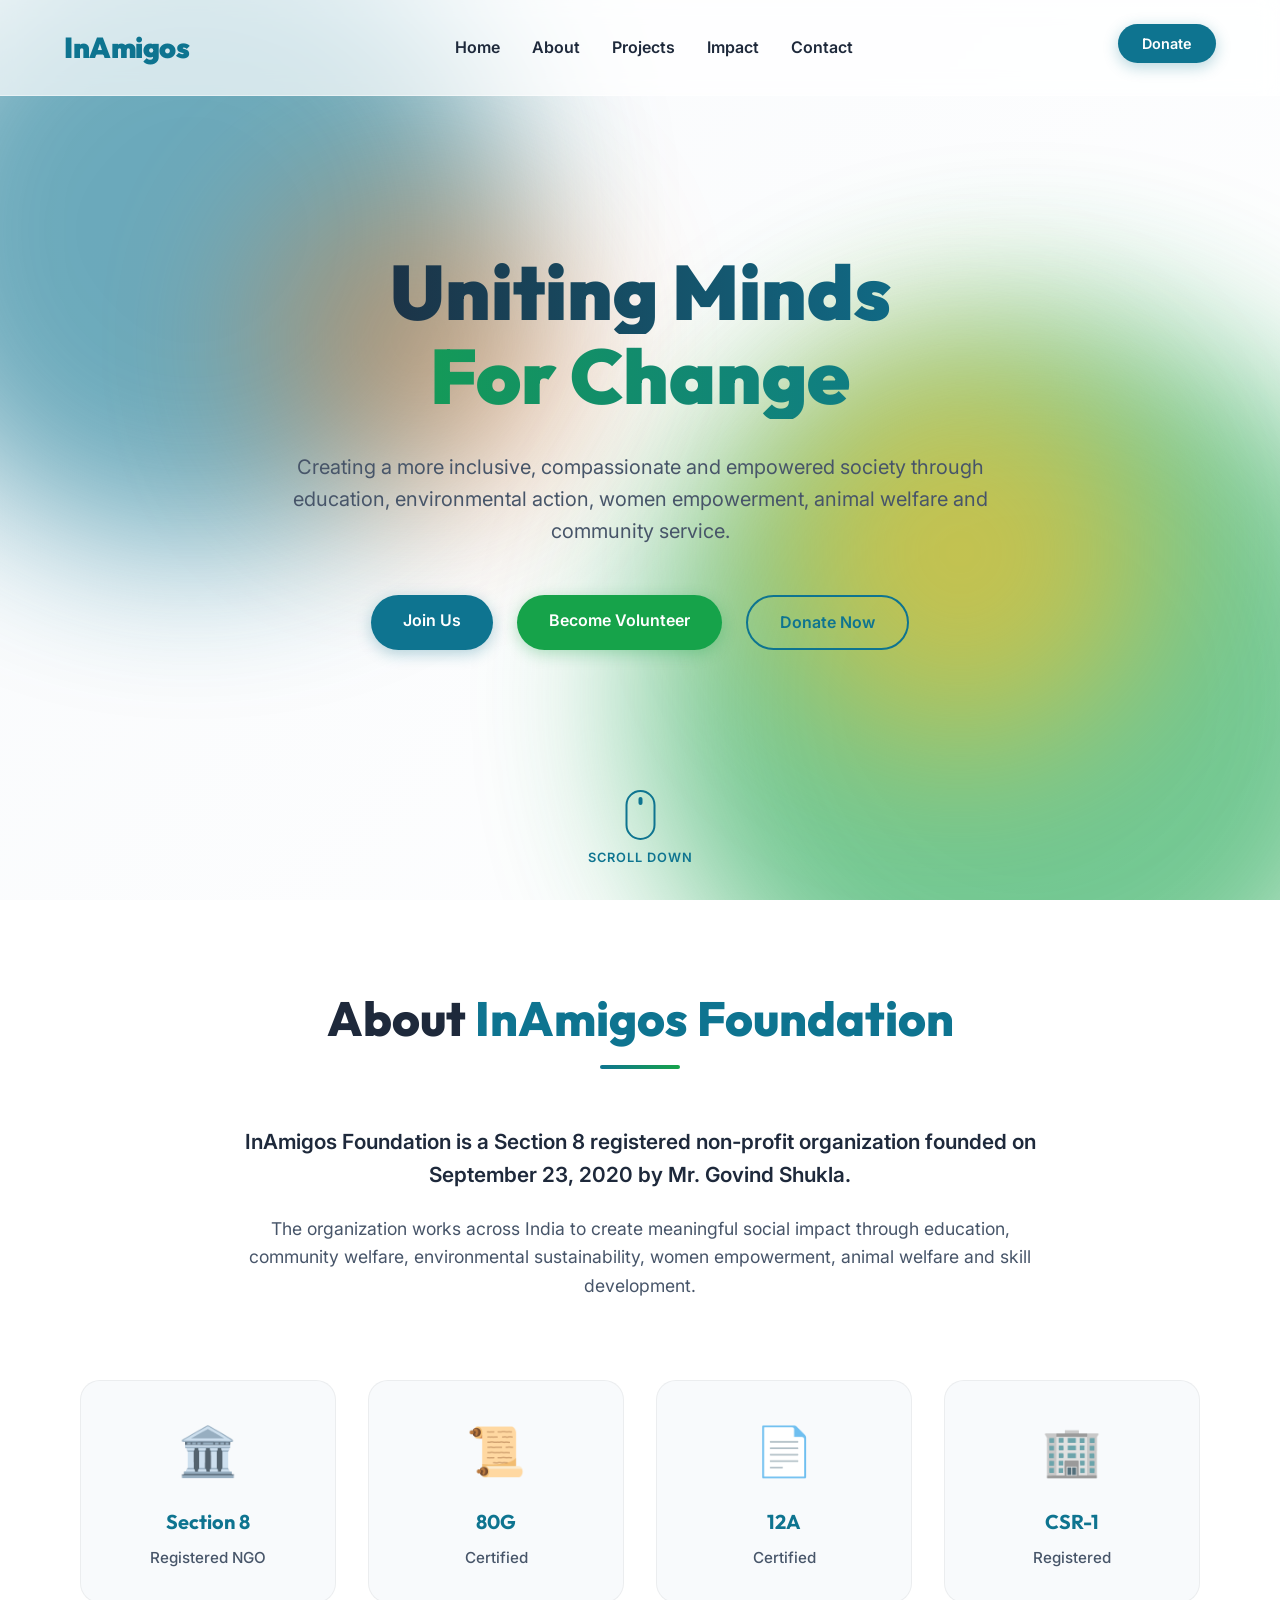
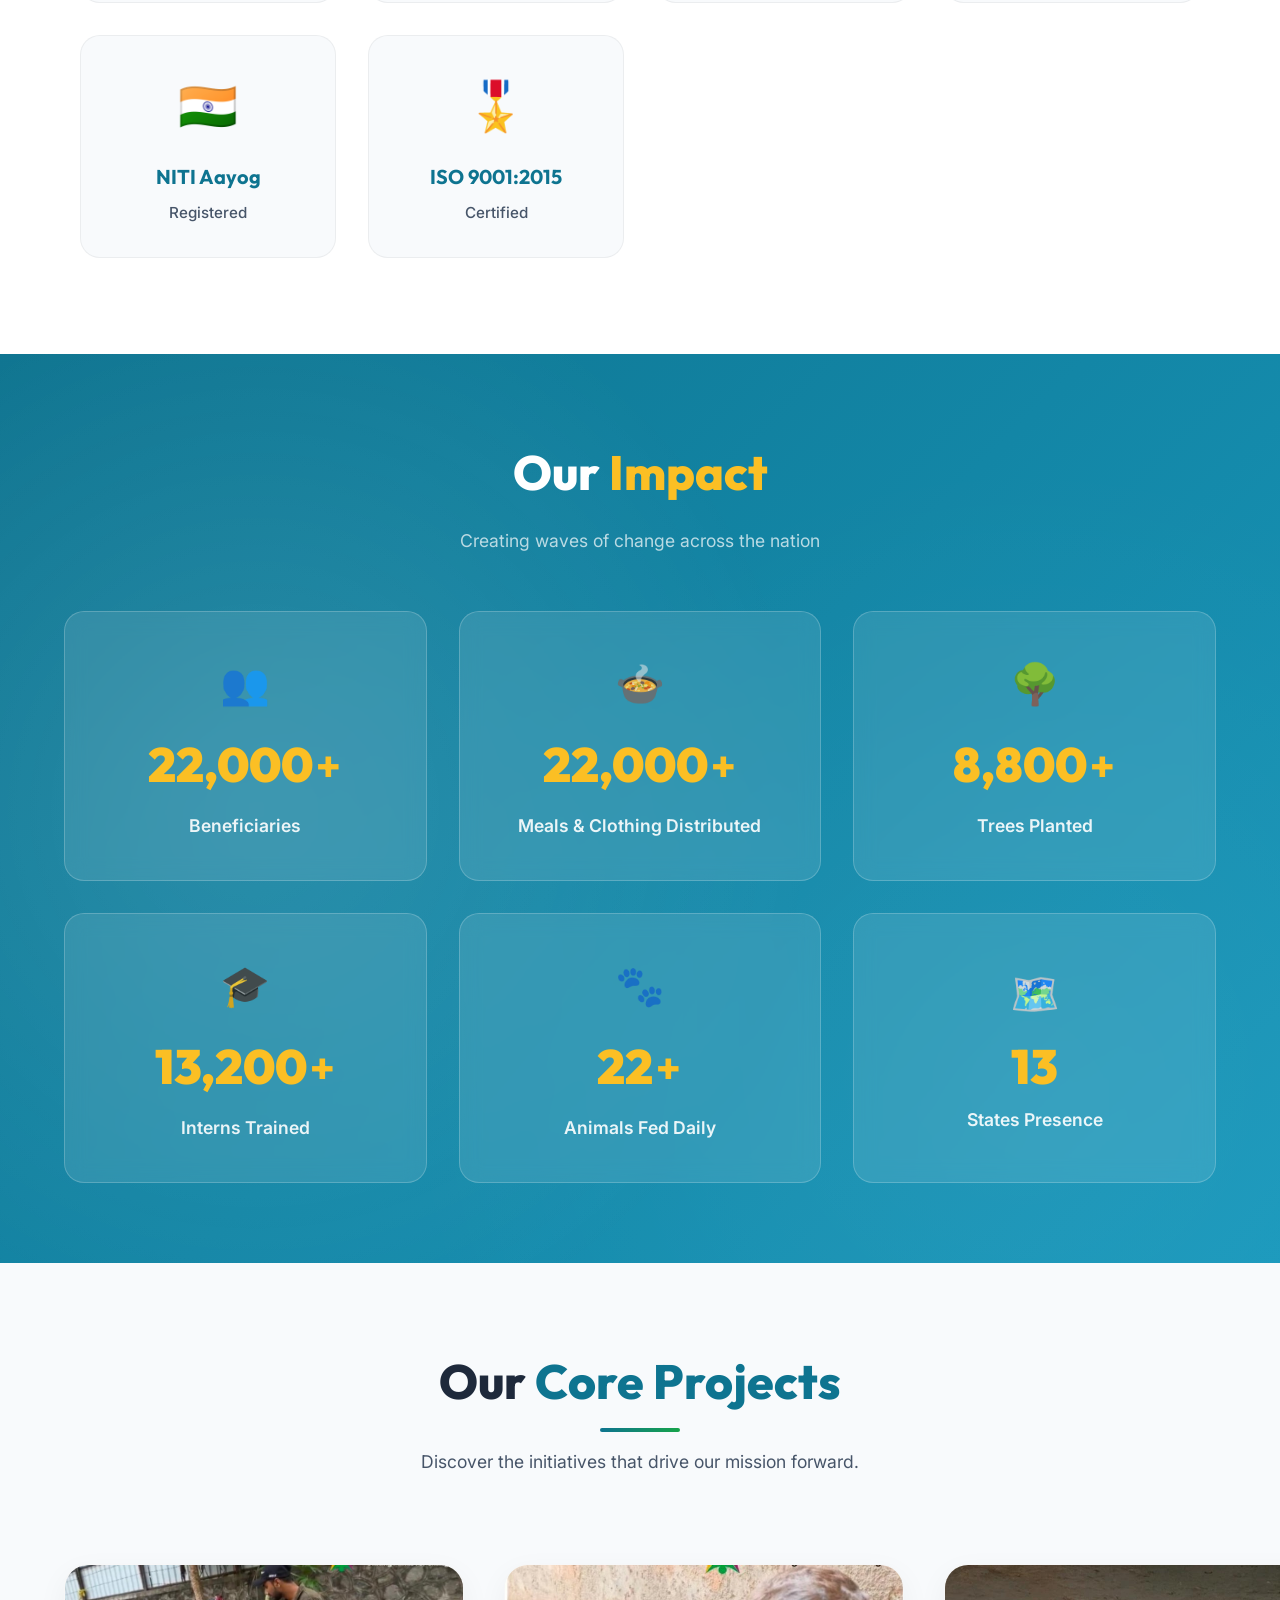
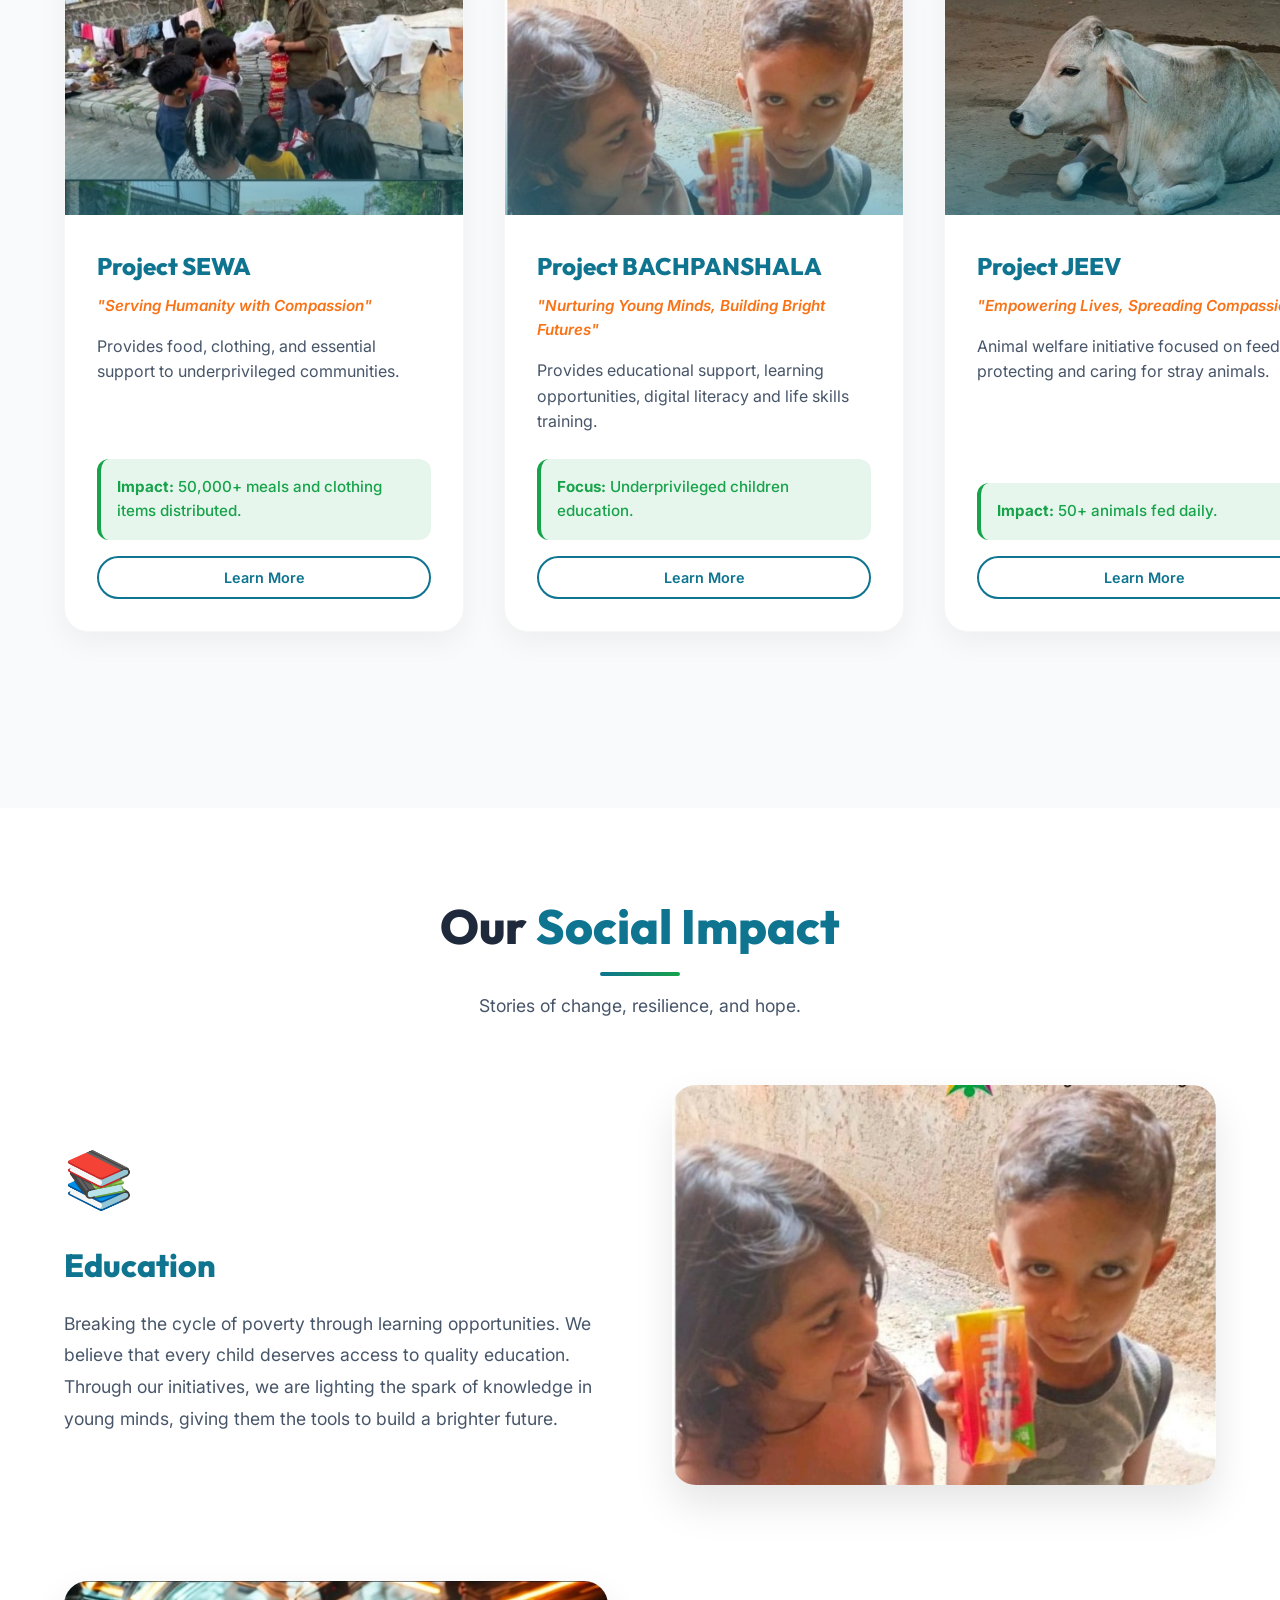
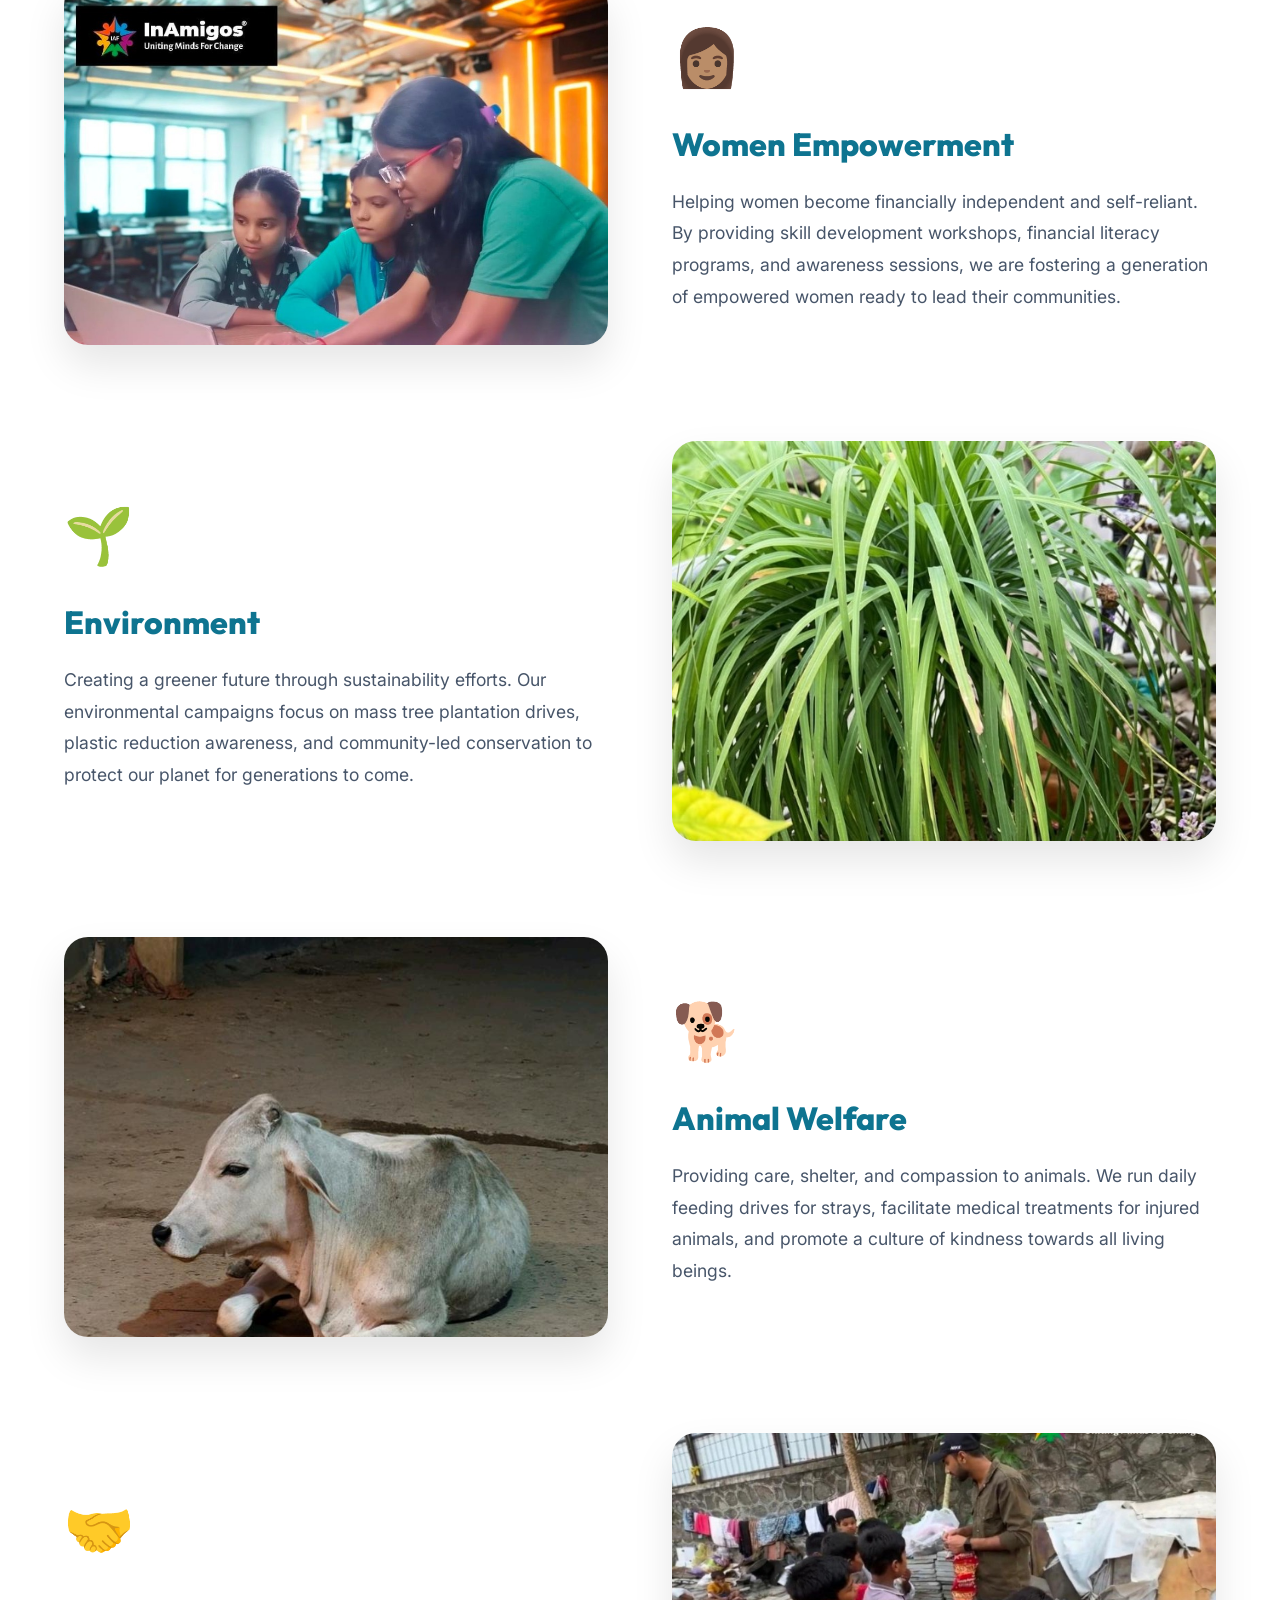
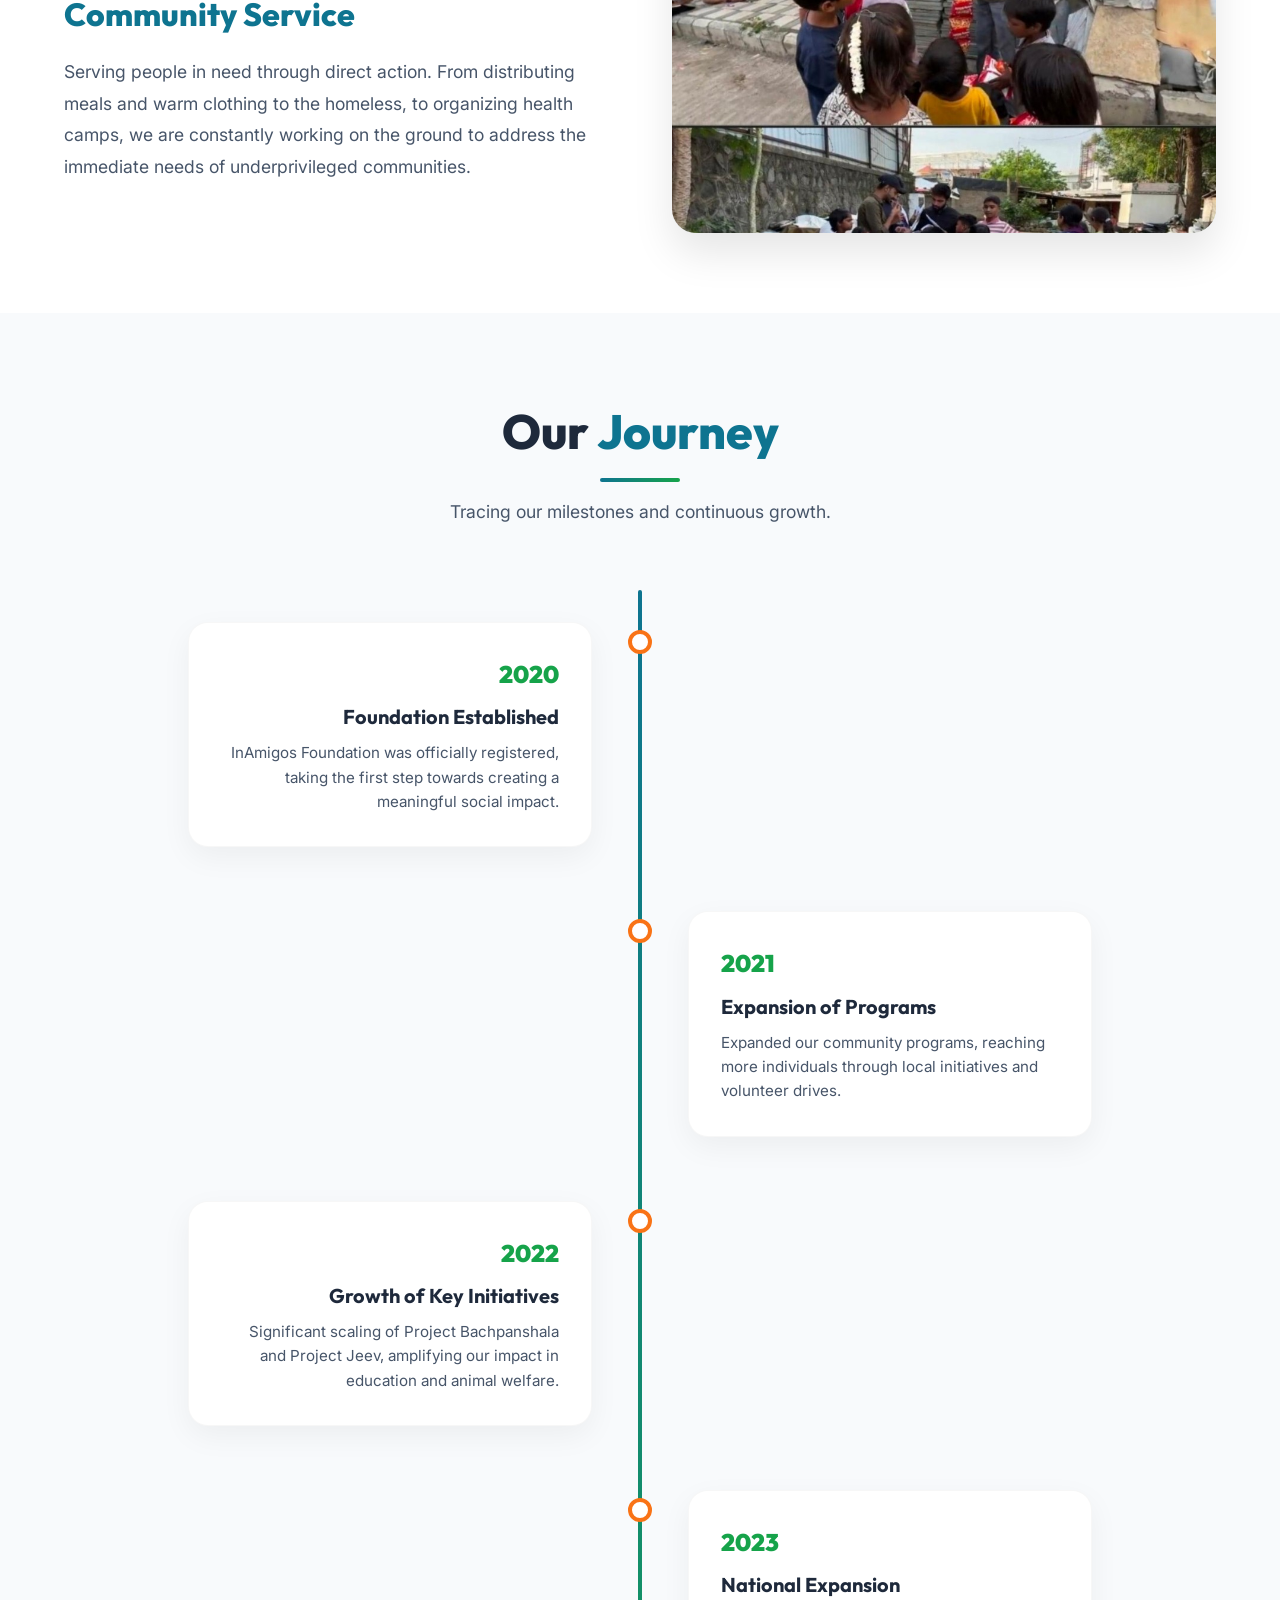
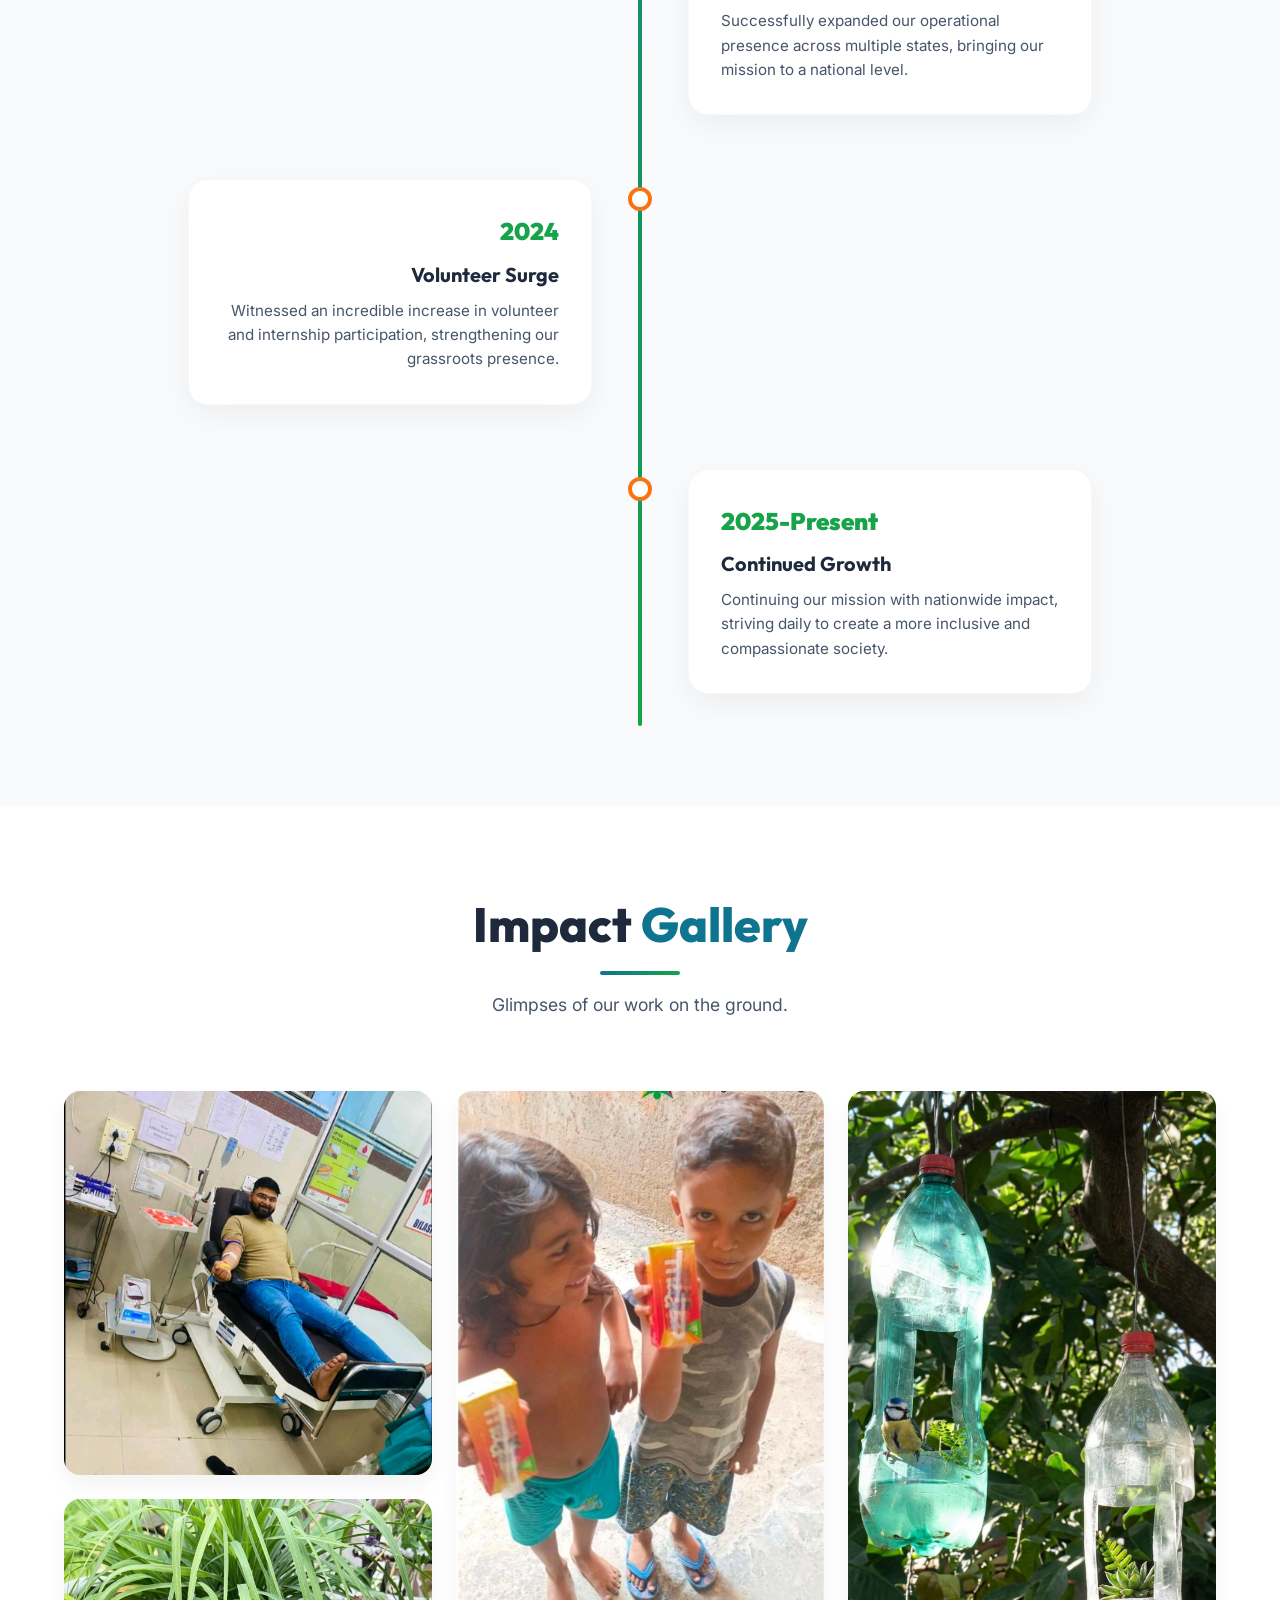
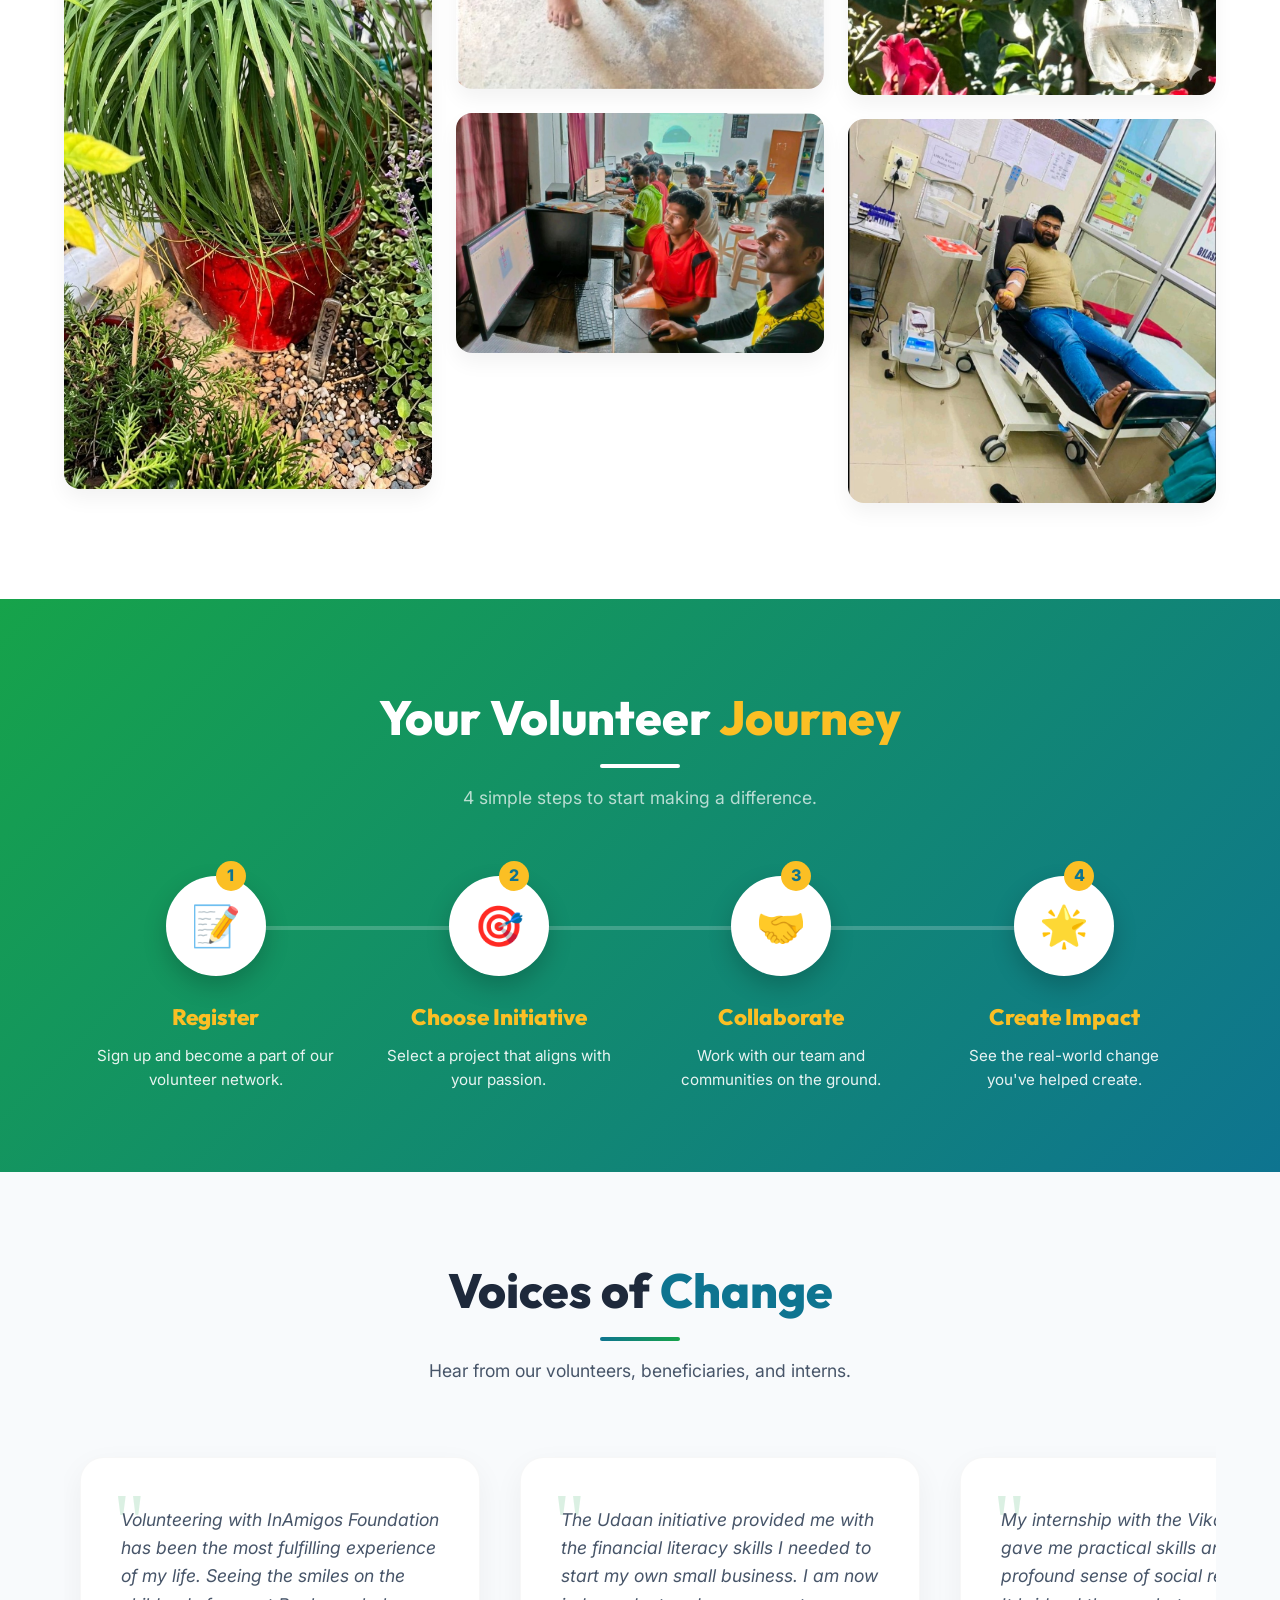
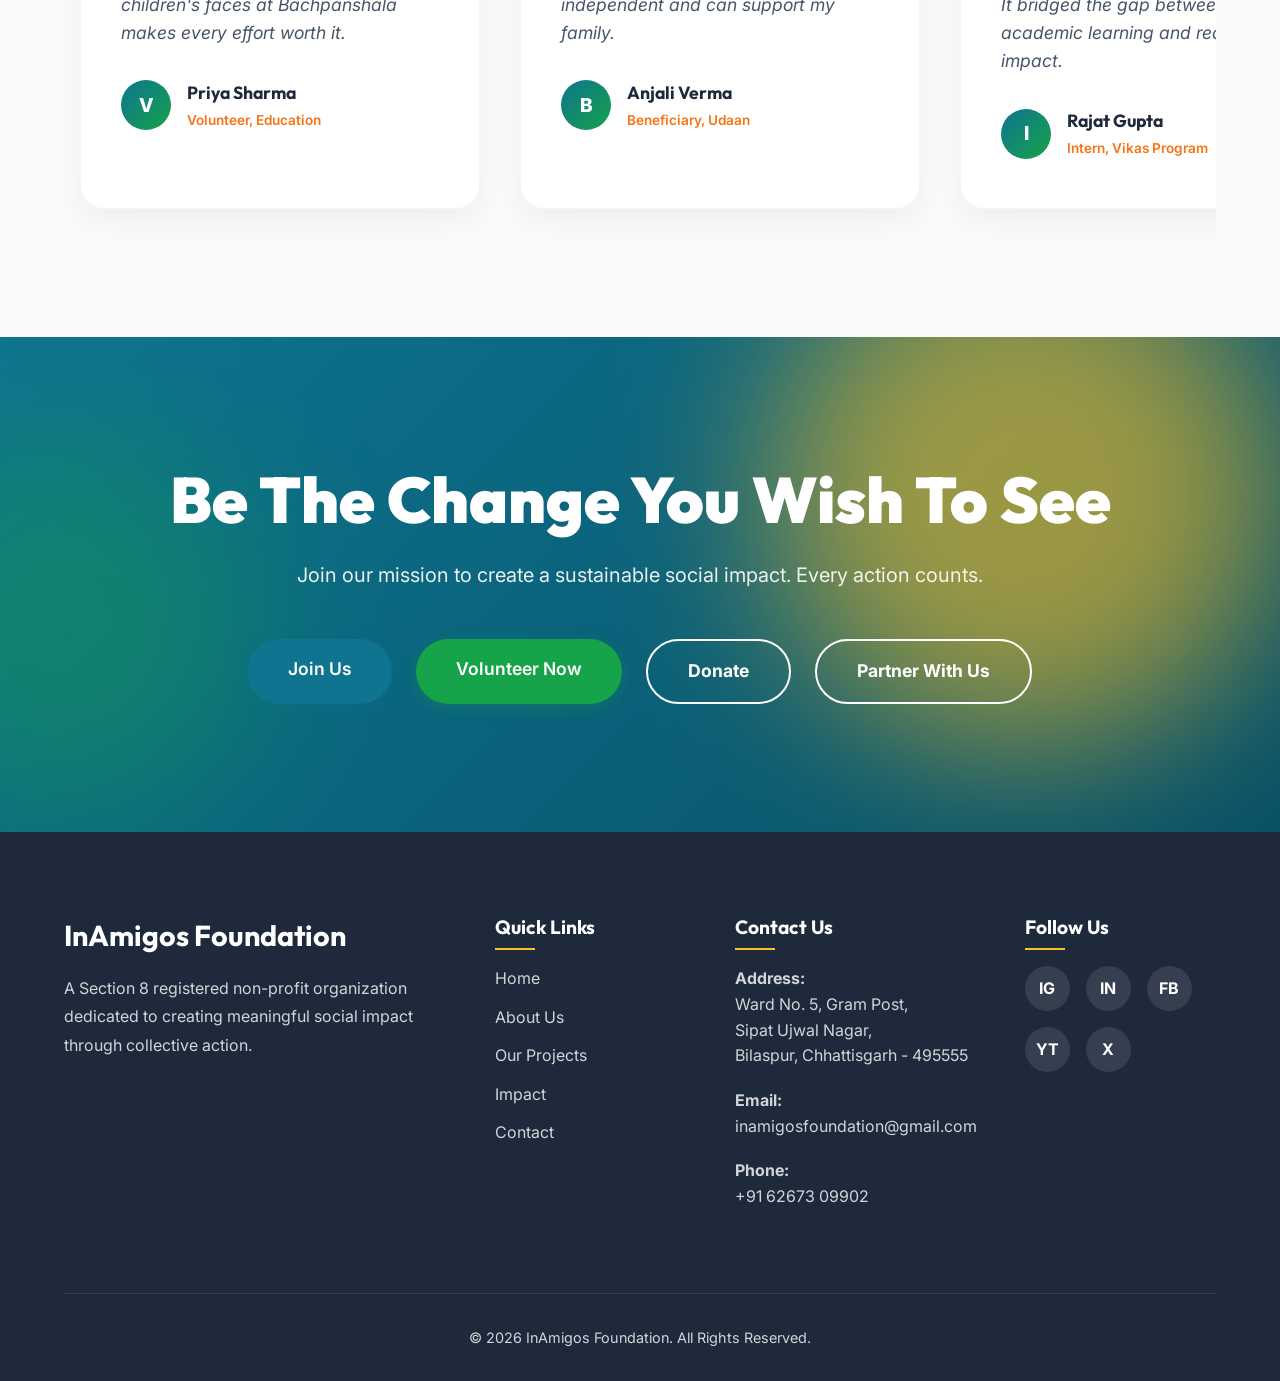
==== index.html @ 22a2cf7e "Initial commit for InAmigos Foundation website" ====
<!DOCTYPE html>
<html lang="en">
<head>
    <meta charset="UTF-8">
    <meta name="viewport" content="width=device-width, initial-scale=1.0">
    <title>InAmigos Foundation | Uniting Minds For Change</title>
    <meta name="description" content="InAmigos Foundation - Creating a more inclusive, compassionate and empowered society.">
    <!-- Google Fonts for modern typography -->
    <link rel="preconnect" href="https://fonts.googleapis.com">
    <link rel="preconnect" href="https://fonts.gstatic.com" crossorigin>
    <link href="https://fonts.googleapis.com/css2?family=Inter:wght@300;400;600;700;800&family=Outfit:wght@400;700;900&display=swap" rel="stylesheet">
    <link rel="stylesheet" href="style.css">
</head>
<body>

    <!-- Header / Navigation (Glassmorphism) -->
    <header class="navbar">
        <div class="logo">
            <span class="logo-text">InAmigos</span>
        </div>
        <nav class="nav-links">
            <a href="#home">Home</a>
            <a href="#about">About</a>
            <a href="#projects">Projects</a>
            <a href="#impact">Impact</a>
            <a href="#contact">Contact</a>
        </nav>
        <div class="nav-actions">
            <a href="https://inamigosfoundation.org.in/contact" target="_blank" class="btn btn-primary btn-sm">Donate</a>
        </div>
    </header>

    <!-- Section 1: Hero Section -->
    <section id="home" class="hero-section">
        <!-- Abstract Animated Background -->
        <div class="hero-background">
            <div class="shape shape-1"></div>
            <div class="shape shape-2"></div>
            <div class="shape shape-3"></div>
            <div class="shape shape-4"></div>
        </div>
        
        <!-- Hero Content -->
        <div class="hero-content">
            <h1 class="hero-heading">
                <span class="reveal-text">Uniting Minds</span>
                <span class="reveal-text highlight">For Change</span>
            </h1>
            <p class="hero-subheading fade-in-up">
                Creating a more inclusive, compassionate and empowered society through education, environmental action, women empowerment, animal welfare and community service.
            </p>
            <div class="hero-buttons fade-in-up delay-1">
                <a href="https://inamigosfoundation.org.in/contact" target="_blank" class="btn btn-primary">Join Us</a>
                <a href="https://inamigosfoundation.org.in/contact" target="_blank" class="btn btn-secondary">Become Volunteer</a>
                <a href="https://inamigosfoundation.org.in/contact" target="_blank" class="btn btn-outline">Donate Now</a>
            </div>
        </div>

        <!-- Scroll Indicator -->
        <div class="scroll-indicator">
            <div class="mouse">
                <div class="wheel"></div>
            </div>
            <span class="scroll-text">Scroll Down</span>
        </div>
    </section>

    <!-- Section 2: About Us -->
    <section id="about" class="about-section section-padding">
        <div class="container">
            <div class="section-header text-center slide-up-element">
                <h2 class="section-title">About <span class="highlight-text">InAmigos Foundation</span></h2>
                <div class="title-underline"></div>
            </div>
            
            <div class="about-content slide-up-element delay-1">
                <p class="lead-text">
                    InAmigos Foundation is a Section 8 registered non-profit organization founded on September 23, 2020 by Mr. Govind Shukla.
                </p>
                <p>
                    The organization works across India to create meaningful social impact through education, community welfare, environmental sustainability, women empowerment, animal welfare and skill development.
                </p>
            </div>

            <div class="certifications-grid">
                <div class="cert-card slide-left-element">
                    <div class="cert-icon">🏛️</div>
                    <h3>Section 8</h3>
                    <p>Registered NGO</p>
                </div>
                <div class="cert-card slide-up-element">
                    <div class="cert-icon">📜</div>
                    <h3>80G</h3>
                    <p>Certified</p>
                </div>
                <div class="cert-card slide-right-element">
                    <div class="cert-icon">📄</div>
                    <h3>12A</h3>
                    <p>Certified</p>
                </div>
                <div class="cert-card slide-left-element delay-1">
                    <div class="cert-icon">🏢</div>
                    <h3>CSR-1</h3>
                    <p>Registered</p>
                </div>
                <div class="cert-card slide-up-element delay-1">
                    <div class="cert-icon">🇮🇳</div>
                    <h3>NITI Aayog</h3>
                    <p>Registered</p>
                </div>
                <div class="cert-card slide-right-element delay-1">
                    <div class="cert-icon">🎖️</div>
                    <h3>ISO 9001:2015</h3>
                    <p>Certified</p>
                </div>
            </div>
        </div>
    </section>

    <!-- Section 3: Impact Statistics -->
    <section id="impact" class="impact-section section-padding">
        <div class="impact-bg-overlay"></div>
        <div class="container relative-z">
            <div class="section-header text-center text-white slide-up-element">
                <h2 class="section-title text-white">Our <span class="highlight-text-light">Impact</span></h2>
                <p class="subtitle">Creating waves of change across the nation</p>
            </div>
            
            <div class="stats-grid">
                <div class="stat-card pop-in-element">
                    <div class="stat-icon">👥</div>
                    <div class="stat-number-wrapper">
                        <div class="stat-number" data-target="50000">0</div>
                        <div class="stat-plus">+</div>
                    </div>
                    <div class="stat-label">Beneficiaries</div>
                </div>
                <div class="stat-card pop-in-element delay-1">
                    <div class="stat-icon">🍲</div>
                    <div class="stat-number-wrapper">
                        <div class="stat-number" data-target="50000">0</div>
                        <div class="stat-plus">+</div>
                    </div>
                    <div class="stat-label">Meals & Clothing Distributed</div>
                </div>
                <div class="stat-card pop-in-element delay-2">
                    <div class="stat-icon">🌳</div>
                    <div class="stat-number-wrapper">
                        <div class="stat-number" data-target="20000">0</div>
                        <div class="stat-plus">+</div>
                    </div>
                    <div class="stat-label">Trees Planted</div>
                </div>
                <div class="stat-card pop-in-element">
                    <div class="stat-icon">🎓</div>
                    <div class="stat-number-wrapper">
                        <div class="stat-number" data-target="30000">0</div>
                        <div class="stat-plus">+</div>
                    </div>
                    <div class="stat-label">Interns Trained</div>
                </div>
                <div class="stat-card pop-in-element delay-1">
                    <div class="stat-icon">🐾</div>
                    <div class="stat-number-wrapper">
                        <div class="stat-number" data-target="50">0</div>
                        <div class="stat-plus">+</div>
                    </div>
                    <div class="stat-label">Animals Fed Daily</div>
                </div>
                <div class="stat-card pop-in-element delay-2">
                    <div class="stat-icon">🗺️</div>
                    <div class="stat-number-wrapper">
                        <div class="stat-number" data-target="28">0</div>
                    </div>
                    <div class="stat-label">States Presence</div>
                </div>
            </div>
        </div>
    </section>

    <!-- Section 4: Projects Showcase -->
    <section id="projects" class="projects-section section-padding">
        <div class="container">
            <div class="section-header text-center slide-up-element">
                <h2 class="section-title">Our <span class="highlight-text">Core Projects</span></h2>
                <div class="title-underline"></div>
                <p class="subtitle" style="color: var(--text-muted)">Discover the initiatives that drive our mission forward.</p>
            </div>
        </div>

        <div class="projects-carousel-container slide-up-element delay-1">
            <div class="projects-track">
                
                <!-- Project SEWA -->
                <div class="project-card">
                    <div class="project-image">
                        <img src="images/community.jpg" alt="Project SEWA" style="object-position: top;">
                        <div class="project-overlay"></div>
                    </div>
                    <div class="project-content">
                        <h3 class="project-title">Project SEWA</h3>
                        <p class="project-tagline">"Serving Humanity with Compassion"</p>
                        <p class="project-desc">Provides food, clothing, and essential support to underprivileged communities.</p>
                        <div class="project-impact">
                            <strong>Impact:</strong> 50,000+ meals and clothing items distributed.
                        </div>
                        <a href="https://inamigosfoundation.org.in/about-us" target="_blank" class="btn btn-outline btn-sm mt-3">Learn More</a>
                    </div>
                </div>

                <!-- Project BACHPANSHALA -->
                <div class="project-card">
                    <div class="project-image">
                        <img src="images/bachpanshala.jpg" alt="Project BACHPANSHALA" style="object-position: top;">
                        <div class="project-overlay"></div>
                    </div>
                    <div class="project-content">
                        <h3 class="project-title">Project BACHPANSHALA</h3>
                        <p class="project-tagline">"Nurturing Young Minds, Building Bright Futures"</p>
                        <p class="project-desc">Provides educational support, learning opportunities, digital literacy and life skills training.</p>
                        <div class="project-impact">
                            <strong>Focus:</strong> Underprivileged children education.
                        </div>
                        <a href="https://inamigosfoundation.org.in/about-us" target="_blank" class="btn btn-outline btn-sm mt-3">Learn More</a>
                    </div>
                </div>

                <!-- Project JEEV -->
                <div class="project-card">
                    <div class="project-image">
                        <img src="images/animal-welfare.jpg" alt="Project JEEV">
                        <div class="project-overlay"></div>
                    </div>
                    <div class="project-content">
                        <h3 class="project-title">Project JEEV</h3>
                        <p class="project-tagline">"Empowering Lives, Spreading Compassion"</p>
                        <p class="project-desc">Animal welfare initiative focused on feeding, protecting and caring for stray animals.</p>
                        <div class="project-impact">
                            <strong>Impact:</strong> 50+ animals fed daily.
                        </div>
                        <a href="https://inamigosfoundation.org.in/about-us" target="_blank" class="btn btn-outline btn-sm mt-3">Learn More</a>
                    </div>
                </div>

                <!-- Project UDAAN -->
                <div class="project-card">
                    <div class="project-image">
                        <img src="images/women-empowerment.jpg" alt="Project UDAAN">
                        <div class="project-overlay"></div>
                    </div>
                    <div class="project-content">
                        <h3 class="project-title">Project UDAAN</h3>
                        <p class="project-tagline">"Soaring Towards a Brighter Future"</p>
                        <p class="project-desc">Women empowerment initiative promoting skill development and financial independence.</p>
                        <div class="project-impact">
                            <strong>Focus:</strong> Awareness & Menstrual hygiene.
                        </div>
                        <a href="https://inamigosfoundation.org.in/about-us" target="_blank" class="btn btn-outline btn-sm mt-3">Learn More</a>
                    </div>
                </div>

                <!-- Project PRAKRITI -->
                <div class="project-card">
                    <div class="project-image">
                        <img src="images/prakriti.jpg" alt="Project PRAKRITI" style="object-position: bottom;">
                        <div class="project-overlay"></div>
                    </div>
                    <div class="project-content">
                        <h3 class="project-title">Project PRAKRITI</h3>
                        <p class="project-tagline">"Plant For A Better Tomorrow"</p>
                        <p class="project-desc">Environmental conservation initiative through tree plantation and sustainability campaigns.</p>
                        <div class="project-impact">
                            <strong>Impact:</strong> 20,000+ saplings planted.
                        </div>
                        <a href="https://inamigosfoundation.org.in/about-us" target="_blank" class="btn btn-outline btn-sm mt-3">Learn More</a>
                    </div>
                </div>


            </div>
        </div>
    </section>

    <!-- Section 5: Social Impact Storytelling -->
    <section id="impact-stories" class="impact-stories-section section-padding">
        <div class="container">
            <div class="section-header text-center slide-up-element">
                <h2 class="section-title">Our <span class="highlight-text">Social Impact</span></h2>
                <div class="title-underline"></div>
                <p class="subtitle" style="color: var(--text-muted)">Stories of change, resilience, and hope.</p>
            </div>

            <div class="story-container">
                <!-- Story 1 (Image Right) -->
                <div class="story-row">
                    <div class="story-content slide-right-element">
                        <div class="story-icon">📚</div>
                        <h3 class="story-title">Education</h3>
                        <p class="story-text">Breaking the cycle of poverty through learning opportunities. We believe that every child deserves access to quality education. Through our initiatives, we are lighting the spark of knowledge in young minds, giving them the tools to build a brighter future.</p>
                    </div>
                    <div class="story-image-wrap slide-left-element delay-1">
                        <img src="images/bachpanshala.jpg" alt="Education Impact" style="object-position: top;">
                    </div>
                </div>

                <!-- Story 2 (Image Left) -->
                <div class="story-row reverse">
                    <div class="story-content slide-left-element delay-1">
                        <div class="story-icon">👩🏽</div>
                        <h3 class="story-title">Women Empowerment</h3>
                        <p class="story-text">Helping women become financially independent and self-reliant. By providing skill development workshops, financial literacy programs, and awareness sessions, we are fostering a generation of empowered women ready to lead their communities.</p>
                    </div>
                    <div class="story-image-wrap slide-right-element">
                        <img src="images/women-empowerment.jpg" alt="Women Empowerment">
                    </div>
                </div>

                <!-- Story 3 (Image Right) -->
                <div class="story-row">
                    <div class="story-content slide-right-element">
                        <div class="story-icon">🌱</div>
                        <h3 class="story-title">Environment</h3>
                        <p class="story-text">Creating a greener future through sustainability efforts. Our environmental campaigns focus on mass tree plantation drives, plastic reduction awareness, and community-led conservation to protect our planet for generations to come.</p>
                    </div>
                    <div class="story-image-wrap slide-left-element delay-1">
                        <img src="images/prakriti.jpg" alt="Environmental Impact" style="object-position: bottom;">
                    </div>
                </div>

                <!-- Story 4 (Image Left) -->
                <div class="story-row reverse">
                    <div class="story-content slide-left-element delay-1">
                        <div class="story-icon">🐕</div>
                        <h3 class="story-title">Animal Welfare</h3>
                        <p class="story-text">Providing care, shelter, and compassion to animals. We run daily feeding drives for strays, facilitate medical treatments for injured animals, and promote a culture of kindness towards all living beings.</p>
                    </div>
                    <div class="story-image-wrap slide-right-element">
                        <img src="images/animal-welfare.jpg" alt="Animal Welfare">
                    </div>
                </div>

                <!-- Story 5 (Image Right) -->
                <div class="story-row">
                    <div class="story-content slide-right-element">
                        <div class="story-icon">🤝</div>
                        <h3 class="story-title">Community Service</h3>
                        <p class="story-text">Serving people in need through direct action. From distributing meals and warm clothing to the homeless, to organizing health camps, we are constantly working on the ground to address the immediate needs of underprivileged communities.</p>
                    </div>
                    <div class="story-image-wrap slide-left-element delay-1">
                        <img src="images/community.jpg" alt="Community Service" style="object-position: top;">
                    </div>
                </div>
            </div>
        </div>
    </section>

    <!-- Section 6: Timeline Section -->
    <section id="timeline" class="timeline-section section-padding">
        <div class="container">
            <div class="section-header text-center slide-up-element">
                <h2 class="section-title">Our <span class="highlight-text">Journey</span></h2>
                <div class="title-underline"></div>
                <p class="subtitle" style="color: var(--text-muted)">Tracing our milestones and continuous growth.</p>
            </div>

            <div class="timeline-container">
                <div class="timeline-line"></div>
                
                <div class="timeline-item left slide-right-element">
                    <div class="timeline-dot"></div>
                    <div class="timeline-content">
                        <div class="timeline-year">2020</div>
                        <h4 class="timeline-title">Foundation Established</h4>
                        <p>InAmigos Foundation was officially registered, taking the first step towards creating a meaningful social impact.</p>
                    </div>
                </div>

                <div class="timeline-item right slide-left-element">
                    <div class="timeline-dot"></div>
                    <div class="timeline-content">
                        <div class="timeline-year">2021</div>
                        <h4 class="timeline-title">Expansion of Programs</h4>
                        <p>Expanded our community programs, reaching more individuals through local initiatives and volunteer drives.</p>
                    </div>
                </div>

                <div class="timeline-item left slide-right-element">
                    <div class="timeline-dot"></div>
                    <div class="timeline-content">
                        <div class="timeline-year">2022</div>
                        <h4 class="timeline-title">Growth of Key Initiatives</h4>
                        <p>Significant scaling of Project Bachpanshala and Project Jeev, amplifying our impact in education and animal welfare.</p>
                    </div>
                </div>

                <div class="timeline-item right slide-left-element">
                    <div class="timeline-dot"></div>
                    <div class="timeline-content">
                        <div class="timeline-year">2023</div>
                        <h4 class="timeline-title">National Expansion</h4>
                        <p>Successfully expanded our operational presence across multiple states, bringing our mission to a national level.</p>
                    </div>
                </div>

                <div class="timeline-item left slide-right-element">
                    <div class="timeline-dot"></div>
                    <div class="timeline-content">
                        <div class="timeline-year">2024</div>
                        <h4 class="timeline-title">Volunteer Surge</h4>
                        <p>Witnessed an incredible increase in volunteer and internship participation, strengthening our grassroots presence.</p>
                    </div>
                </div>

                <div class="timeline-item right slide-left-element">
                    <div class="timeline-dot"></div>
                    <div class="timeline-content">
                        <div class="timeline-year">2025-Present</div>
                        <h4 class="timeline-title">Continued Growth</h4>
                        <p>Continuing our mission with nationwide impact, striving daily to create a more inclusive and compassionate society.</p>
                    </div>
                </div>
            </div>
        </div>
    </section>

    <!-- Section 7: Gallery -->
    <section id="gallery" class="gallery-section section-padding">
        <div class="container">
            <div class="section-header text-center slide-up-element">
                <h2 class="section-title">Impact <span class="highlight-text">Gallery</span></h2>
                <div class="title-underline"></div>
                <p class="subtitle" style="color: var(--text-muted)">Glimpses of our work on the ground.</p>
            </div>

            <div class="masonry-gallery slide-up-element delay-1">
                <div class="gallery-item">
                    <img src="images/SEWA.jpg" alt="Community Outreach">
                    <div class="gallery-overlay"><span>Community Outreach</span></div>
                </div>
                <div class="gallery-item tall">
                    <img src="images/prakriti.jpg" alt="Plantation Drives" style="object-position: bottom;">
                    <div class="gallery-overlay"><span>Plantation Drives</span></div>
                </div>
                <div class="gallery-item">
                    <img src="images/bachpanshala.jpg" alt="Education Programs" style="object-position: top;">
                    <div class="gallery-overlay"><span>Education Programs</span></div>
                </div>
                <div class="gallery-item tall">
                    <img src="images/udaan.jpg" alt="Women's Empowerment">
                    <div class="gallery-overlay"><span>Women's Empowerment</span></div>
                </div>
                <div class="gallery-item">
                    <img src="images/jeev.jpg" alt="Animal Welfare">
                    <div class="gallery-overlay"><span>Animal Welfare</span></div>
                </div>
                <div class="gallery-item">
                    <img src="images/SEWA.jpg" alt="Volunteer Activities">
                    <div class="gallery-overlay"><span>Volunteer Activities</span></div>
                </div>
            </div>
        </div>
    </section>

    <!-- Section 8: Volunteer Journey -->
    <section id="volunteer-journey" class="journey-section section-padding">
        <div class="container">
            <div class="section-header text-center text-white slide-up-element">
                <h2 class="section-title text-white">Your Volunteer <span class="highlight-text-light">Journey</span></h2>
                <div class="title-underline" style="background: white;"></div>
                <p class="subtitle">4 simple steps to start making a difference.</p>
            </div>

            <div class="journey-steps slide-up-element delay-1">
                <div class="journey-line"></div>
                
                <div class="journey-step">
                    <div class="step-number">1</div>
                    <div class="step-icon">📝</div>
                    <h3 class="step-title">Register</h3>
                    <p>Sign up and become a part of our volunteer network.</p>
                </div>
                
                <div class="journey-step">
                    <div class="step-number">2</div>
                    <div class="step-icon">🎯</div>
                    <h3 class="step-title">Choose Initiative</h3>
                    <p>Select a project that aligns with your passion.</p>
                </div>
                
                <div class="journey-step">
                    <div class="step-number">3</div>
                    <div class="step-icon">🤝</div>
                    <h3 class="step-title">Collaborate</h3>
                    <p>Work with our team and communities on the ground.</p>
                </div>
                
                <div class="journey-step">
                    <div class="step-number">4</div>
                    <div class="step-icon">🌟</div>
                    <h3 class="step-title">Create Impact</h3>
                    <p>See the real-world change you've helped create.</p>
                </div>
            </div>
        </div>
    </section>

    <!-- Section 9: Testimonials -->
    <section id="testimonials" class="testimonials-section section-padding">
        <div class="container">
            <div class="section-header text-center slide-up-element">
                <h2 class="section-title">Voices of <span class="highlight-text">Change</span></h2>
                <div class="title-underline"></div>
                <p class="subtitle" style="color: var(--text-muted)">Hear from our volunteers, beneficiaries, and interns.</p>
            </div>

            <div class="testimonials-slider slide-up-element delay-1">
                <div class="testimonial-track">
                    
                    <!-- Testimonial 1 -->
                    <div class="testimonial-card">
                        <div class="quote-icon">"</div>
                        <p class="testimonial-text">Volunteering with InAmigos Foundation has been the most fulfilling experience of my life. Seeing the smiles on the children's faces at Bachpanshala makes every effort worth it.</p>
                        <div class="testimonial-author">
                            <div class="author-avatar">V</div>
                            <div class="author-info">
                                <h4>Priya Sharma</h4>
                                <p>Volunteer, Education</p>
                            </div>
                        </div>
                    </div>

                    <!-- Testimonial 2 -->
                    <div class="testimonial-card">
                        <div class="quote-icon">"</div>
                        <p class="testimonial-text">The Udaan initiative provided me with the financial literacy skills I needed to start my own small business. I am now independent and can support my family.</p>
                        <div class="testimonial-author">
                            <div class="author-avatar">B</div>
                            <div class="author-info">
                                <h4>Anjali Verma</h4>
                                <p>Beneficiary, Udaan</p>
                            </div>
                        </div>
                    </div>

                    <!-- Testimonial 3 -->
                    <div class="testimonial-card">
                        <div class="quote-icon">"</div>
                        <p class="testimonial-text">My internship with the Vikas program gave me practical skills and a profound sense of social responsibility. It bridged the gap between my academic learning and real-world impact.</p>
                        <div class="testimonial-author">
                            <div class="author-avatar">I</div>
                            <div class="author-info">
                                <h4>Rajat Gupta</h4>
                                <p>Intern, Vikas Program</p>
                            </div>
                        </div>
                    </div>

                </div>
            </div>
        </div>
    </section>

    <!-- Section 10: Call to Action -->
    <section id="cta" class="cta-section section-padding">
        <div class="cta-background">
            <div class="shape shape-3" style="width: 40vw; height: 40vw; top: -20%; right: -10%;"></div>
            <div class="shape shape-4" style="width: 30vw; height: 30vw; bottom: -10%; left: -10%; background: var(--primary-green);"></div>
        </div>
        <div class="container relative-z">
            <div class="cta-content text-center slide-up-element">
                <h2 class="cta-heading text-white">Be The Change You Wish To See</h2>
                <p class="cta-subheading text-white">Join our mission to create a sustainable social impact. Every action counts.</p>
                
                <div class="cta-buttons">
                    <a href="https://inamigosfoundation.org.in/contact" target="_blank" class="btn btn-primary cta-btn">Join Us</a>
                    <a href="https://inamigosfoundation.org.in/contact" target="_blank" class="btn btn-secondary cta-btn">Volunteer Now</a>
                    <a href="https://inamigosfoundation.org.in/contact" target="_blank" class="btn btn-outline-light cta-btn">Donate</a>
                    <a href="https://inamigosfoundation.org.in/contact" target="_blank" class="btn btn-outline-light cta-btn">Partner With Us</a>
                </div>
            </div>
        </div>
    </section>

    <!-- Section 11: Footer -->
    <footer id="contact" class="footer">
        <div class="container">
            <div class="footer-grid">
                
                <!-- NGO Info -->
                <div class="footer-col">
                    <h3 class="footer-logo">InAmigos Foundation</h3>
                    <p class="footer-desc">A Section 8 registered non-profit organization dedicated to creating meaningful social impact through collective action.</p>
                </div>

                <!-- Quick Links -->
                <div class="footer-col">
                    <h4 class="footer-heading">Quick Links</h4>
                    <ul class="footer-links">
                        <li><a href="#home">Home</a></li>
                        <li><a href="#about">About Us</a></li>
                        <li><a href="#projects">Our Projects</a></li>
                        <li><a href="#impact">Impact</a></li>
                        <li><a href="#contact">Contact</a></li>
                    </ul>
                </div>

                <!-- Contact Info -->
                <div class="footer-col">
                    <h4 class="footer-heading">Contact Us</h4>
                    <ul class="footer-contact">
                        <li><strong>Address:</strong><br> Ward No. 5, Gram Post,<br> Sipat Ujwal Nagar,<br> Bilaspur, Chhattisgarh - 495555</li>
                        <li><strong>Email:</strong><br> <a href="mailto:inamigosfoundation@gmail.com">inamigosfoundation@gmail.com</a></li>
                        <li><strong>Phone:</strong><br> <a href="tel:+916267309902">+91 62673 09902</a></li>
                    </ul>
                </div>

                <!-- Social Links -->
                <div class="footer-col">
                    <h4 class="footer-heading">Follow Us</h4>
                    <div class="social-icons">
                        <a href="https://instagram.com/inamigos?utm_medium=copy_link" target="_blank" class="social-icon" aria-label="Instagram">IG</a>
                        <a href="https://www.linkedin.com/company/inamigos-foundation" target="_blank" class="social-icon" aria-label="LinkedIn">IN</a>
                        <a href="https://www.facebook.com/share/1CeyCkB3uL/" target="_blank" class="social-icon" aria-label="Facebook">FB</a>
                        <a href="https://youtube.com/@inamigosfoundation?si=lcyRib3x-bScUF5M" target="_blank" class="social-icon" aria-label="YouTube">YT</a>
                        <a href="https://twitter.com/InamigosF?s=08" target="_blank" class="social-icon" aria-label="Twitter">X</a>
                    </div>
                </div>

            </div>

            <div class="footer-bottom">
                <p>&copy; 2026 InAmigos Foundation. All Rights Reserved.</p>
            </div>
        </div>
    </footer>

    <script src="script.js"></script>
</body>
</html>
---- style.css ----
/* =========================================
   Color Palette & CSS Variables
========================================= */
:root {
    /* Primary Colors */
    --primary-blue: #0E7490;
    --primary-blue-light: #1898bc;
    --primary-green: #16A34A;
    --primary-green-light: #22c55e;
    
    /* Secondary Colors */
    --secondary-orange: #F97316;
    --secondary-yellow: #FBBF24;
    
    /* Background & Text Colors */
    --bg-light: #F8FAFC;
    --bg-white: #FFFFFF;
    --text-dark: #1E293B;
    --text-muted: #475569;
    
    /* Glassmorphism Styles */
    --glass-bg: rgba(255, 255, 255, 0.7);
    --glass-border: rgba(255, 255, 255, 0.4);
    --glass-shadow: 0 8px 32px 0 rgba(31, 38, 135, 0.1);
    
    /* Typography */
    --font-heading: 'Outfit', sans-serif;
    --font-body: 'Inter', sans-serif;
}

/* =========================================
   Reset & Base Styles
========================================= */
* {
    margin: 0;
    padding: 0;
    box-sizing: border-box;
}

html {
    scroll-behavior: smooth;
}

body {
    font-family: var(--font-body);
    color: var(--text-dark);
    background-color: var(--bg-light);
    line-height: 1.6;
    overflow-x: hidden;
}

/* Typography */
h1, h2, h3, h4, h5, h6 {
    font-family: var(--font-heading);
    color: var(--text-dark);
}

a {
    text-decoration: none;
    color: inherit;
    transition: all 0.3s ease;
}

/* =========================================
   Button Styles
========================================= */
.btn {
    display: inline-block;
    padding: 0.8rem 2rem;
    border-radius: 50px;
    font-weight: 600;
    font-size: 1rem;
    text-align: center;
    cursor: pointer;
    transition: all 0.3s cubic-bezier(0.25, 0.8, 0.25, 1);
    position: relative;
    overflow: hidden;
    z-index: 1;
}

/* Button Hover Glow & Swipe Effect */
.btn::before {
    content: '';
    position: absolute;
    top: 0;
    left: -100%;
    width: 100%;
    height: 100%;
    background: linear-gradient(90deg, transparent, rgba(255,255,255,0.2), transparent);
    transition: left 0.5s ease;
    z-index: -1;
}

.btn:hover::before {
    left: 100%;
}

.btn:hover {
    transform: translateY(-3px);
    box-shadow: 0 10px 20px rgba(0,0,0,0.1);
}

.btn-primary {
    background-color: var(--primary-blue);
    color: white;
    box-shadow: 0 4px 15px rgba(14, 116, 144, 0.3);
}

.btn-primary:hover {
    background-color: var(--primary-blue-light);
    box-shadow: 0 6px 20px rgba(14, 116, 144, 0.4);
    color: white;
}

.btn-secondary {
    background-color: var(--primary-green);
    color: white;
    box-shadow: 0 4px 15px rgba(22, 163, 74, 0.3);
}

.btn-secondary:hover {
    background-color: var(--primary-green-light);
    box-shadow: 0 6px 20px rgba(22, 163, 74, 0.4);
    color: white;
}

.btn-outline {
    background-color: transparent;
    border: 2px solid var(--primary-blue);
    color: var(--primary-blue);
}

.btn-outline:hover {
    background-color: var(--primary-blue);
    color: white;
}

.btn-sm {
    padding: 0.5rem 1.5rem;
    font-size: 0.9rem;
}

/* =========================================
   Navigation (Glassmorphism)
========================================= */
.navbar {
    position: fixed;
    top: 0;
    left: 0;
    width: 100%;
    padding: 1.5rem 5%;
    display: flex;
    justify-content: space-between;
    align-items: center;
    z-index: 100;
    background: var(--glass-bg);
    backdrop-filter: blur(10px);
    -webkit-backdrop-filter: blur(10px);
    border-bottom: 1px solid var(--glass-border);
    transition: all 0.3s ease;
}

.logo-text {
    font-family: var(--font-heading);
    font-size: 1.8rem;
    font-weight: 900;
    color: var(--primary-blue);
    letter-spacing: -0.5px;
}

.nav-links {
    display: flex;
    gap: 2rem;
}

.nav-links a {
    font-weight: 600;
    font-size: 1rem;
    color: var(--text-dark);
    position: relative;
}

.nav-links a::after {
    content: '';
    position: absolute;
    width: 0;
    height: 2px;
    bottom: -4px;
    left: 0;
    background-color: var(--secondary-orange);
    transition: width 0.3s ease;
}

.nav-links a:hover::after {
    width: 100%;
}

/* =========================================
   Section 1: Hero Section
========================================= */
.hero-section {
    position: relative;
    min-height: 100vh;
    display: flex;
    align-items: center;
    justify-content: center;
    padding: 0 5%;
    overflow: hidden;
    background: linear-gradient(135deg, var(--bg-light) 0%, var(--bg-white) 100%);
}

/* Floating Abstract Background Shapes */
.hero-background {
    position: absolute;
    top: 0;
    left: 0;
    width: 100%;
    height: 100%;
    z-index: 0;
    overflow: hidden;
}

.shape {
    position: absolute;
    filter: blur(80px);
    border-radius: 50%;
    opacity: 0.6;
    animation: float 20s infinite ease-in-out;
}

.shape-1 {
    top: -10%;
    left: -10%;
    width: 50vw;
    height: 50vw;
    background: var(--primary-blue);
    animation-delay: 0s;
}

.shape-2 {
    bottom: -20%;
    right: -10%;
    width: 60vw;
    height: 60vw;
    background: var(--primary-green);
    animation-delay: -5s;
}

.shape-3 {
    top: 40%;
    left: 60%;
    width: 30vw;
    height: 30vw;
    background: var(--secondary-yellow);
    animation-delay: -10s;
}

.shape-4 {
    top: 20%;
    left: 20%;
    width: 25vw;
    height: 25vw;
    background: var(--secondary-orange);
    animation-delay: -15s;
    opacity: 0.4;
}

@keyframes float {
    0%, 100% {
        transform: translate(0, 0) scale(1);
    }
    33% {
        transform: translate(5%, 10%) scale(1.1);
    }
    66% {
        transform: translate(-5%, 5%) scale(0.9);
    }
}

/* Hero Content Styling & Animations */
.hero-content {
    position: relative;
    z-index: 10;
    max-width: 800px;
    text-align: center;
    display: flex;
    flex-direction: column;
    gap: 2rem;
}

.hero-heading {
    font-size: clamp(3rem, 6vw, 5.5rem);
    line-height: 1.1;
    font-weight: 900;
    display: flex;
    flex-direction: column;
}

/* Animated Text Reveal */
.hero-heading .reveal-text {
    display: block;
    background: linear-gradient(90deg, var(--text-dark), var(--primary-blue));
    -webkit-background-clip: text;
    -webkit-text-fill-color: transparent;
    animation: revealUp 1s cubic-bezier(0.77, 0, 0.175, 1) forwards;
    opacity: 0;
    transform: translateY(100px);
}

.hero-heading .highlight {
    background: linear-gradient(90deg, var(--primary-green), var(--primary-blue));
    -webkit-background-clip: text;
    -webkit-text-fill-color: transparent;
    animation-delay: 0.2s;
}

.hero-subheading {
    font-size: clamp(1.1rem, 2vw, 1.25rem);
    color: var(--text-muted);
    max-width: 700px;
    margin: 0 auto;
    font-weight: 400;
}

.hero-buttons {
    display: flex;
    gap: 1.5rem;
    justify-content: center;
    flex-wrap: wrap;
    margin-top: 1rem;
}

/* Scroll Indicator */
.scroll-indicator {
    position: absolute;
    bottom: 2rem;
    left: 50%;
    transform: translateX(-50%);
    display: flex;
    flex-direction: column;
    align-items: center;
    gap: 0.5rem;
    z-index: 10;
    opacity: 0;
    animation: fadeIn 1s ease 1.5s forwards;
}

.mouse {
    width: 30px;
    height: 50px;
    border: 2px solid var(--primary-blue);
    border-radius: 20px;
    display: flex;
    justify-content: center;
    padding-top: 5px;
}

.wheel {
    width: 4px;
    height: 8px;
    background-color: var(--primary-blue);
    border-radius: 2px;
    animation: scroll 1.5s infinite;
}

.scroll-text {
    font-size: 0.8rem;
    font-weight: 600;
    color: var(--primary-blue);
    text-transform: uppercase;
    letter-spacing: 1px;
}

/* =========================================
   Utility Animation Classes
========================================= */
@keyframes revealUp {
    0% {
        opacity: 0;
        transform: translateY(50px);
    }
    100% {
        opacity: 1;
        transform: translateY(0);
    }
}

.fade-in-up {
    opacity: 0;
    transform: translateY(30px);
    animation: fadeInUp 1s ease forwards;
    animation-delay: 0.6s;
}

.delay-1 {
    animation-delay: 0.9s;
}

@keyframes fadeInUp {
    to {
        opacity: 1;
        transform: translateY(0);
    }
}

@keyframes fadeIn {
    to {
        opacity: 1;
    }
}

@keyframes scroll {
    0% {
        transform: translateY(0);
        opacity: 1;
    }
    100% {
        transform: translateY(15px);
        opacity: 0;
    }
}

/* =========================================
   Layout & Utilities
========================================= */
.container {
    max-width: 1200px;
    margin: 0 auto;
    padding: 0 1.5rem;
}

.section-padding {
    padding: 5rem 0;
}

.text-center {
    text-align: center;
}

.text-white {
    color: var(--bg-white) !important;
}

.relative-z {
    position: relative;
    z-index: 10;
}

.section-header {
    margin-bottom: 3.5rem;
}

.section-title {
    font-size: clamp(2rem, 4vw, 3rem);
    font-weight: 800;
    margin-bottom: 0.5rem;
}

.highlight-text {
    color: var(--primary-blue);
}

.highlight-text-light {
    color: var(--secondary-yellow);
}

.title-underline {
    width: 80px;
    height: 4px;
    background: linear-gradient(90deg, var(--primary-blue), var(--primary-green));
    margin: 0 auto;
    border-radius: 2px;
}

.subtitle {
    font-size: 1.1rem;
    color: var(--glass-bg);
    margin-top: 1rem;
}

/* =========================================
   Section 2: About Us
========================================= */
.about-section {
    background-color: var(--bg-white);
    position: relative;
    overflow: hidden;
}

.about-content {
    max-width: 800px;
    margin: 0 auto 4rem auto;
    text-align: center;
    font-size: 1.1rem;
    color: var(--text-muted);
}

.about-content .lead-text {
    font-size: 1.3rem;
    font-weight: 600;
    color: var(--text-dark);
    margin-bottom: 1.5rem;
}

.certifications-grid {
    display: grid;
    grid-template-columns: repeat(auto-fit, minmax(250px, 1fr));
    gap: 2rem;
    padding: 1rem;
}

.cert-card {
    background: var(--bg-light);
    border-radius: 20px;
    padding: 2rem;
    text-align: center;
    transition: all 0.4s cubic-bezier(0.175, 0.885, 0.32, 1.275);
    border: 1px solid rgba(0,0,0,0.05);
    position: relative;
    overflow: hidden;
    z-index: 1;
}

.cert-card::before {
    content: '';
    position: absolute;
    top: 0;
    left: 0;
    width: 100%;
    height: 100%;
    background: linear-gradient(135deg, rgba(14,116,144,0.05), rgba(22,163,74,0.05));
    z-index: -1;
    opacity: 0;
    transition: opacity 0.4s ease;
}

.cert-card:hover {
    transform: translateY(-10px) scale(1.02);
    box-shadow: 0 20px 40px rgba(0,0,0,0.08);
    border-color: rgba(14,116,144,0.2);
}

.cert-card:hover::before {
    opacity: 1;
}

.cert-icon {
    font-size: 3rem;
    margin-bottom: 1rem;
    display: inline-block;
    transition: transform 0.4s ease;
}

.cert-card:hover .cert-icon {
    transform: scale(1.1) rotate(5deg);
}

.cert-card h3 {
    font-size: 1.25rem;
    font-weight: 700;
    color: var(--primary-blue);
    margin-bottom: 0.5rem;
}

.cert-card p {
    color: var(--text-muted);
    font-size: 0.95rem;
    font-weight: 500;
}

/* =========================================
   Section 3: Impact Statistics
========================================= */
.impact-section {
    background: linear-gradient(135deg, var(--primary-blue) 0%, var(--primary-blue-light) 100%);
    position: relative;
    color: white;
}

.impact-bg-overlay {
    position: absolute;
    top: 0;
    left: 0;
    width: 100%;
    height: 100%;
    background-image: radial-gradient(circle at 20% 50%, rgba(255,255,255,0.1) 0%, transparent 50%),
                      radial-gradient(circle at 80% 80%, rgba(255,255,255,0.05) 0%, transparent 50%);
    z-index: 1;
}

.stats-grid {
    display: grid;
    grid-template-columns: repeat(auto-fit, minmax(280px, 1fr));
    gap: 2rem;
    margin-top: 3rem;
}

.stat-card {
    background: rgba(255, 255, 255, 0.1);
    backdrop-filter: blur(10px);
    -webkit-backdrop-filter: blur(10px);
    border: 1px solid rgba(255, 255, 255, 0.2);
    border-radius: 20px;
    padding: 2.5rem 1.5rem;
    text-align: center;
    transition: transform 0.3s ease, background 0.3s ease;
    display: flex;
    flex-direction: column;
    align-items: center;
    justify-content: center;
}

.stat-card:hover {
    transform: translateY(-5px);
    background: rgba(255, 255, 255, 0.15);
}

.stat-icon {
    font-size: 2.5rem;
    margin-bottom: 1rem;
    opacity: 0.9;
}

.stat-number-wrapper {
    display: flex;
    align-items: center;
    justify-content: center;
    margin-bottom: 0.5rem;
}

.stat-number {
    font-size: 3rem;
    font-weight: 900;
    font-family: var(--font-heading);
    color: var(--secondary-yellow);
    line-height: 1;
    display: inline-block;
}

.stat-plus {
    font-size: 2.5rem;
    font-weight: 800;
    color: var(--secondary-yellow);
    margin-left: 2px;
    display: inline-block;
}

.stat-label {
    font-size: 1.1rem;
    font-weight: 600;
    color: rgba(255, 255, 255, 0.9);
    margin-top: 0.5rem;
}

/* =========================================
   Scroll Animations
========================================= */
.slide-up-element {
    opacity: 0;
    transform: translateY(50px);
    transition: opacity 0.8s ease, transform 0.8s cubic-bezier(0.175, 0.885, 0.32, 1.275);
}

.slide-left-element {
    opacity: 0;
    transform: translateX(-50px);
    transition: opacity 0.8s ease, transform 0.8s cubic-bezier(0.175, 0.885, 0.32, 1.275);
}

.slide-right-element {
    opacity: 0;
    transform: translateX(50px);
    transition: opacity 0.8s ease, transform 0.8s cubic-bezier(0.175, 0.885, 0.32, 1.275);
}

.pop-in-element {
    opacity: 0;
    transform: scale(0.8);
    transition: opacity 0.6s ease, transform 0.6s cubic-bezier(0.175, 0.885, 0.32, 1.275);
}

.is-visible {
    opacity: 1 !important;
    transform: translate(0) scale(1) !important;
}

.delay-1 { transition-delay: 0.2s; }
.delay-2 { transition-delay: 0.4s; }
.delay-3 { transition-delay: 0.6s; }

/* =========================================
   Section 4: Projects Showcase
========================================= */
.projects-section {
    background-color: var(--bg-light);
    overflow: hidden;
}

.mt-4 { margin-top: 1.5rem; }
.mt-3 { margin-top: 1rem; }

.projects-carousel-container {
    width: 100%;
    padding: 2rem 5% 4rem 5%;
    overflow-x: auto;
    scroll-behavior: smooth;
    -webkit-overflow-scrolling: touch;
    /* Hide scrollbar */
    scrollbar-width: none; /* Firefox */
    -ms-overflow-style: none;  /* IE and Edge */
    cursor: grab;
    cursor: -webkit-grab;
}

.projects-carousel-container::-webkit-scrollbar {
    display: none; /* Chrome, Safari and Opera */
}

.projects-carousel-container.active {
    cursor: grabbing;
    cursor: -webkit-grabbing;
}

.projects-track {
    display: flex;
    gap: 2.5rem;
    padding-bottom: 2rem;
    width: max-content;
}

.project-card {
    width: 400px;
    background: var(--bg-white);
    border-radius: 24px;
    overflow: hidden;
    box-shadow: 0 10px 30px rgba(0,0,0,0.05);
    transition: all 0.4s cubic-bezier(0.175, 0.885, 0.32, 1.275);
    display: flex;
    flex-direction: column;
    border: 1px solid rgba(0,0,0,0.03);
}

.project-card:hover {
    transform: translateY(-15px);
    box-shadow: 0 20px 40px rgba(14, 116, 144, 0.15);
}

.project-image {
    position: relative;
    width: 100%;
    height: 250px;
    overflow: hidden;
}

.project-image img {
    width: 100%;
    height: 100%;
    object-fit: cover;
    transition: transform 0.6s ease;
    pointer-events: none; /* helps with drag scrolling */
}

.project-card:hover .project-image img {
    transform: scale(1.1);
}

.project-overlay {
    position: absolute;
    top: 0;
    left: 0;
    width: 100%;
    height: 100%;
    background: linear-gradient(to bottom, transparent 40%, rgba(14, 116, 144, 0.8) 100%);
    opacity: 0.6;
    transition: opacity 0.4s ease;
}

.project-card:hover .project-overlay {
    opacity: 0.8;
}

.project-content {
    padding: 2rem;
    flex-grow: 1;
    display: flex;
    flex-direction: column;
}

.project-title {
    font-size: 1.5rem;
    font-weight: 800;
    color: var(--primary-blue);
    margin-bottom: 0.5rem;
}

.project-tagline {
    font-style: italic;
    color: var(--secondary-orange);
    font-weight: 600;
    margin-bottom: 1rem;
    font-size: 0.95rem;
}

.project-desc {
    color: var(--text-muted);
    margin-bottom: 1.5rem;
    flex-grow: 1;
}

.project-impact {
    background: rgba(22, 163, 74, 0.1);
    color: var(--primary-green);
    padding: 1rem;
    border-radius: 12px;
    font-weight: 500;
    font-size: 0.95rem;
    border-left: 4px solid var(--primary-green);
}

/* =========================================
   Section 5: Social Impact Storytelling
========================================= */
.impact-stories-section {
    background-color: var(--bg-white);
}

.story-container {
    display: flex;
    flex-direction: column;
    gap: 6rem;
    margin-top: 4rem;
}

.story-row {
    display: flex;
    align-items: center;
    gap: 4rem;
}

.story-row.reverse {
    flex-direction: row-reverse;
}

.story-content {
    flex: 1;
}

.story-icon {
    font-size: 3.5rem;
    margin-bottom: 1rem;
}

.story-title {
    font-size: 2rem;
    color: var(--primary-blue);
    margin-bottom: 1rem;
    font-weight: 800;
}

.story-text {
    font-size: 1.1rem;
    color: var(--text-muted);
    line-height: 1.8;
}

.story-image-wrap {
    flex: 1;
    border-radius: 24px;
    overflow: hidden;
    box-shadow: 0 20px 40px rgba(0,0,0,0.1);
    position: relative;
    max-height: 400px;
}

.story-image-wrap img {
    width: 100%;
    height: 100%;
    object-fit: cover;
    display: block;
    transition: transform 0.8s ease;
}

.story-row:hover .story-image-wrap img {
    transform: scale(1.05);
}

/* =========================================
   Section 6: Timeline Section
========================================= */
.timeline-section {
    background-color: var(--bg-light);
    position: relative;
}

.timeline-container {
    position: relative;
    max-width: 1000px;
    margin: 4rem auto 0 auto;
}

.timeline-line {
    position: absolute;
    top: 0;
    bottom: 0;
    left: 50%;
    width: 4px;
    background: linear-gradient(to bottom, var(--primary-blue), var(--primary-green));
    transform: translateX(-50%);
    border-radius: 2px;
}

.timeline-item {
    position: relative;
    width: 50%;
    padding: 2rem 3rem;
    box-sizing: border-box;
}

.timeline-item.left {
    left: 0;
    text-align: right;
}

.timeline-item.right {
    left: 50%;
    text-align: left;
}

.timeline-dot {
    position: absolute;
    top: 2.5rem;
    width: 24px;
    height: 24px;
    background-color: var(--bg-white);
    border: 4px solid var(--secondary-orange);
    border-radius: 50%;
    z-index: 2;
    transition: all 0.3s ease;
}

.timeline-item.left .timeline-dot {
    right: -12px;
}

.timeline-item.right .timeline-dot {
    left: -12px;
}

.timeline-item:hover .timeline-dot {
    background-color: var(--secondary-orange);
    transform: scale(1.3);
    box-shadow: 0 0 15px rgba(249, 115, 22, 0.4);
}

.timeline-content {
    background: var(--bg-white);
    padding: 2rem;
    border-radius: 20px;
    box-shadow: 0 10px 30px rgba(0,0,0,0.05);
    transition: transform 0.3s ease;
    border: 1px solid rgba(0,0,0,0.03);
}

.timeline-item:hover .timeline-content {
    transform: translateY(-5px);
    box-shadow: 0 15px 35px rgba(0,0,0,0.08);
}

.timeline-year {
    font-size: 1.5rem;
    font-weight: 900;
    color: var(--primary-green);
    margin-bottom: 0.5rem;
    font-family: var(--font-heading);
}

.timeline-title {
    font-size: 1.25rem;
    font-weight: 700;
    color: var(--text-dark);
    margin-bottom: 0.5rem;
}

.timeline-content p {
    color: var(--text-muted);
    font-size: 0.95rem;
}

/* =========================================
   Section 7: Gallery Section
========================================= */
.gallery-section {
    background-color: var(--bg-white);
}

.masonry-gallery {
    column-count: 3;
    column-gap: 1.5rem;
    padding: 1rem 0;
}

.gallery-item {
    break-inside: avoid;
    margin-bottom: 1.5rem;
    position: relative;
    border-radius: 16px;
    overflow: hidden;
    cursor: pointer;
    box-shadow: 0 10px 20px rgba(0,0,0,0.05);
}

.gallery-item img {
    width: 100%;
    display: block;
    transition: transform 0.6s ease;
}

.gallery-overlay {
    position: absolute;
    top: 0;
    left: 0;
    width: 100%;
    height: 100%;
    background: rgba(14, 116, 144, 0.8);
    display: flex;
    align-items: center;
    justify-content: center;
    opacity: 0;
    transition: opacity 0.4s ease;
}

.gallery-overlay span {
    color: white;
    font-size: 1.25rem;
    font-weight: 700;
    transform: translateY(20px);
    transition: transform 0.4s ease;
    text-align: center;
    padding: 0 1rem;
}

.gallery-item:hover img {
    transform: scale(1.1);
}

.gallery-item:hover .gallery-overlay {
    opacity: 1;
}

.gallery-item:hover .gallery-overlay span {
    transform: translateY(0);
}

/* =========================================
   Section 8: Volunteer Journey
========================================= */
.journey-section {
    background: linear-gradient(135deg, var(--primary-green) 0%, var(--primary-blue) 100%);
    position: relative;
    color: white;
}

.journey-steps {
    display: flex;
    justify-content: space-between;
    position: relative;
    margin-top: 4rem;
    padding: 0 2rem;
}

.journey-line {
    position: absolute;
    top: 50px; /* aligns with center of icons */
    left: 10%;
    right: 10%;
    height: 4px;
    background: rgba(255, 255, 255, 0.2);
    z-index: 1;
}

.journey-line::after {
    content: '';
    position: absolute;
    top: 0;
    left: 0;
    height: 100%;
    width: 0%;
    background: var(--secondary-yellow);
    animation: fillLine 4s infinite ease-in-out;
}

@keyframes fillLine {
    0% { width: 0%; }
    50% { width: 100%; }
    100% { width: 100%; opacity: 0; }
}

.journey-step {
    position: relative;
    z-index: 2;
    text-align: center;
    width: 22%;
}

.step-number {
    position: absolute;
    top: -15px;
    right: 50%;
    transform: translateX(30px);
    background: var(--secondary-yellow);
    color: var(--primary-blue);
    width: 30px;
    height: 30px;
    border-radius: 50%;
    display: flex;
    align-items: center;
    justify-content: center;
    font-weight: 800;
    font-size: 1rem;
    z-index: 3;
}

.step-icon {
    width: 100px;
    height: 100px;
    margin: 0 auto 1.5rem auto;
    background: var(--bg-white);
    border-radius: 50%;
    display: flex;
    align-items: center;
    justify-content: center;
    font-size: 2.5rem;
    box-shadow: 0 10px 25px rgba(0,0,0,0.2);
    transition: transform 0.3s ease;
}

.journey-step:hover .step-icon {
    transform: translateY(-10px) scale(1.1);
    box-shadow: 0 15px 35px rgba(251, 191, 36, 0.4);
}

.step-title {
    font-size: 1.4rem;
    font-weight: 800;
    margin-bottom: 0.5rem;
    color: var(--secondary-yellow);
}

.journey-step p {
    font-size: 0.95rem;
    opacity: 0.9;
}

/* =========================================
   Section 9: Testimonials
========================================= */
.testimonials-section {
    background-color: var(--bg-light);
    overflow: hidden;
}

.testimonials-slider {
    width: 100%;
    padding: 1rem 0 3rem 0;
    overflow-x: auto;
    scroll-behavior: smooth;
    -webkit-overflow-scrolling: touch;
    scrollbar-width: none;
}

.testimonials-slider::-webkit-scrollbar {
    display: none;
}

.testimonial-track {
    display: flex;
    gap: 2.5rem;
    width: max-content;
    padding: 0 1rem;
}

.testimonial-card {
    width: 400px;
    background: var(--bg-white);
    border-radius: 24px;
    padding: 3rem 2.5rem;
    box-shadow: 0 10px 30px rgba(0,0,0,0.05);
    position: relative;
    border: 1px solid rgba(0,0,0,0.03);
    transition: transform 0.3s ease;
}

.testimonial-card:hover {
    transform: translateY(-10px);
}

.quote-icon {
    position: absolute;
    top: 1.5rem;
    left: 2rem;
    font-size: 5rem;
    font-family: serif;
    color: var(--primary-green);
    opacity: 0.15;
    line-height: 1;
}

.testimonial-text {
    font-size: 1.1rem;
    color: var(--text-muted);
    font-style: italic;
    margin-bottom: 2rem;
    position: relative;
    z-index: 1;
}

.testimonial-author {
    display: flex;
    align-items: center;
    gap: 1rem;
}

.author-avatar {
    width: 50px;
    height: 50px;
    background: linear-gradient(135deg, var(--primary-blue), var(--primary-green));
    border-radius: 50%;
    display: flex;
    align-items: center;
    justify-content: center;
    color: white;
    font-weight: 800;
    font-size: 1.2rem;
}

.author-info h4 {
    font-size: 1.1rem;
    color: var(--text-dark);
    margin-bottom: 0.2rem;
}

.author-info p {
    font-size: 0.85rem;
    color: var(--secondary-orange);
    font-weight: 600;
}

/* =========================================
   Section 10: Call to Action
========================================= */
.cta-section {
    background: linear-gradient(135deg, var(--primary-blue) 0%, #085166 100%);
    position: relative;
    overflow: hidden;
    padding: 8rem 0;
}

.cta-background {
    position: absolute;
    top: 0;
    left: 0;
    width: 100%;
    height: 100%;
    z-index: 0;
    overflow: hidden;
}

.cta-heading {
    font-size: clamp(3rem, 5vw, 4.5rem);
    font-weight: 900;
    margin-bottom: 1.5rem;
    line-height: 1.1;
}

.cta-subheading {
    font-size: 1.25rem;
    opacity: 0.9;
    max-width: 700px;
    margin: 0 auto 3rem auto;
}

.cta-buttons {
    display: flex;
    justify-content: center;
    gap: 1.5rem;
    flex-wrap: wrap;
}

.btn-outline-light {
    background-color: transparent;
    border: 2px solid white;
    color: white;
    padding: 0.8rem 2rem;
    border-radius: 50px;
    font-weight: 700;
    text-decoration: none;
    transition: all 0.3s ease;
}

.btn-outline-light:hover {
    background-color: white;
    color: var(--primary-blue);
}

.cta-btn {
    padding: 1rem 2.5rem;
    font-size: 1.1rem;
}

/* =========================================
   Section 11: Footer
========================================= */
.footer {
    background-color: var(--text-dark);
    color: rgba(255, 255, 255, 0.8);
    padding-top: 5rem;
    position: relative;
}

.footer-grid {
    display: grid;
    grid-template-columns: 2fr 1fr 1fr 1fr;
    gap: 3rem;
    margin-bottom: 4rem;
}

.footer-logo {
    font-size: 1.8rem;
    color: white;
    font-family: var(--font-heading);
    margin-bottom: 1rem;
}

.footer-desc {
    line-height: 1.8;
    max-width: 350px;
}

.footer-heading {
    color: white;
    font-size: 1.2rem;
    margin-bottom: 1.5rem;
    position: relative;
    display: inline-block;
}

.footer-heading::after {
    content: '';
    position: absolute;
    bottom: -8px;
    left: 0;
    width: 40px;
    height: 2px;
    background-color: var(--secondary-yellow);
}

.footer-links {
    list-style: none;
}

.footer-links li {
    margin-bottom: 0.8rem;
}

.footer-links a, .footer-contact a {
    color: rgba(255, 255, 255, 0.8);
    transition: color 0.3s ease;
    text-decoration: none;
}

.footer-links a:hover, .footer-contact a:hover {
    color: var(--secondary-yellow);
}

.footer-contact {
    list-style: none;
}

.footer-contact li {
    margin-bottom: 1.2rem;
    line-height: 1.6;
}

.social-icons {
    display: flex;
    gap: 1rem;
    flex-wrap: wrap;
}

.social-icon {
    width: 45px;
    height: 45px;
    background: rgba(255, 255, 255, 0.1);
    border-radius: 50%;
    display: flex;
    align-items: center;
    justify-content: center;
    color: white;
    font-weight: 700;
    transition: all 0.3s ease;
    text-decoration: none;
}

.social-icon:hover {
    background: var(--primary-green);
    transform: translateY(-5px);
}

.footer-bottom {
    border-top: 1px solid rgba(255, 255, 255, 0.1);
    padding: 2rem 0;
    text-align: center;
    font-size: 0.9rem;
}

/* =========================================
   Responsive Design
========================================= */
@media (max-width: 768px) {
    .masonry-gallery {
        column-count: 1;
    }
    
    .journey-steps {
        flex-direction: column;
        gap: 3rem;
    }
    
    .journey-line {
        display: none;
    }
    
    .journey-step {
        width: 100%;
    }
    
    .step-number {
        right: auto;
        left: 50%;
        transform: translate(25px, -25px);
    }
    
    .cta-buttons {
        flex-direction: column;
        width: 100%;
        max-width: 350px;
        margin: 0 auto;
    }
    
    .footer-grid {
        grid-template-columns: 1fr;
        gap: 2.5rem;
    }
    .story-row, .story-row.reverse {
        flex-direction: column;
        gap: 2rem;
        text-align: center;
    }
    
    .timeline-line {
        left: 20px;
    }
    
    .timeline-item {
        width: 100%;
        padding-left: 50px;
        padding-right: 0;
        text-align: left;
    }
    
    .timeline-item.right {
        left: 0;
    }
    
    .timeline-item.left .timeline-dot,
    .timeline-item.right .timeline-dot {
        left: 8px;
    }

    .nav-links {
        display: none; /* Hide on mobile for now, will implement mobile menu later */
    }
    
    .hero-buttons {
        flex-direction: column;
        width: 100%;
        max-width: 300px;
        margin-left: auto;
        margin-right: auto;
    }
    
    .btn {
        width: 100%;
    }
}
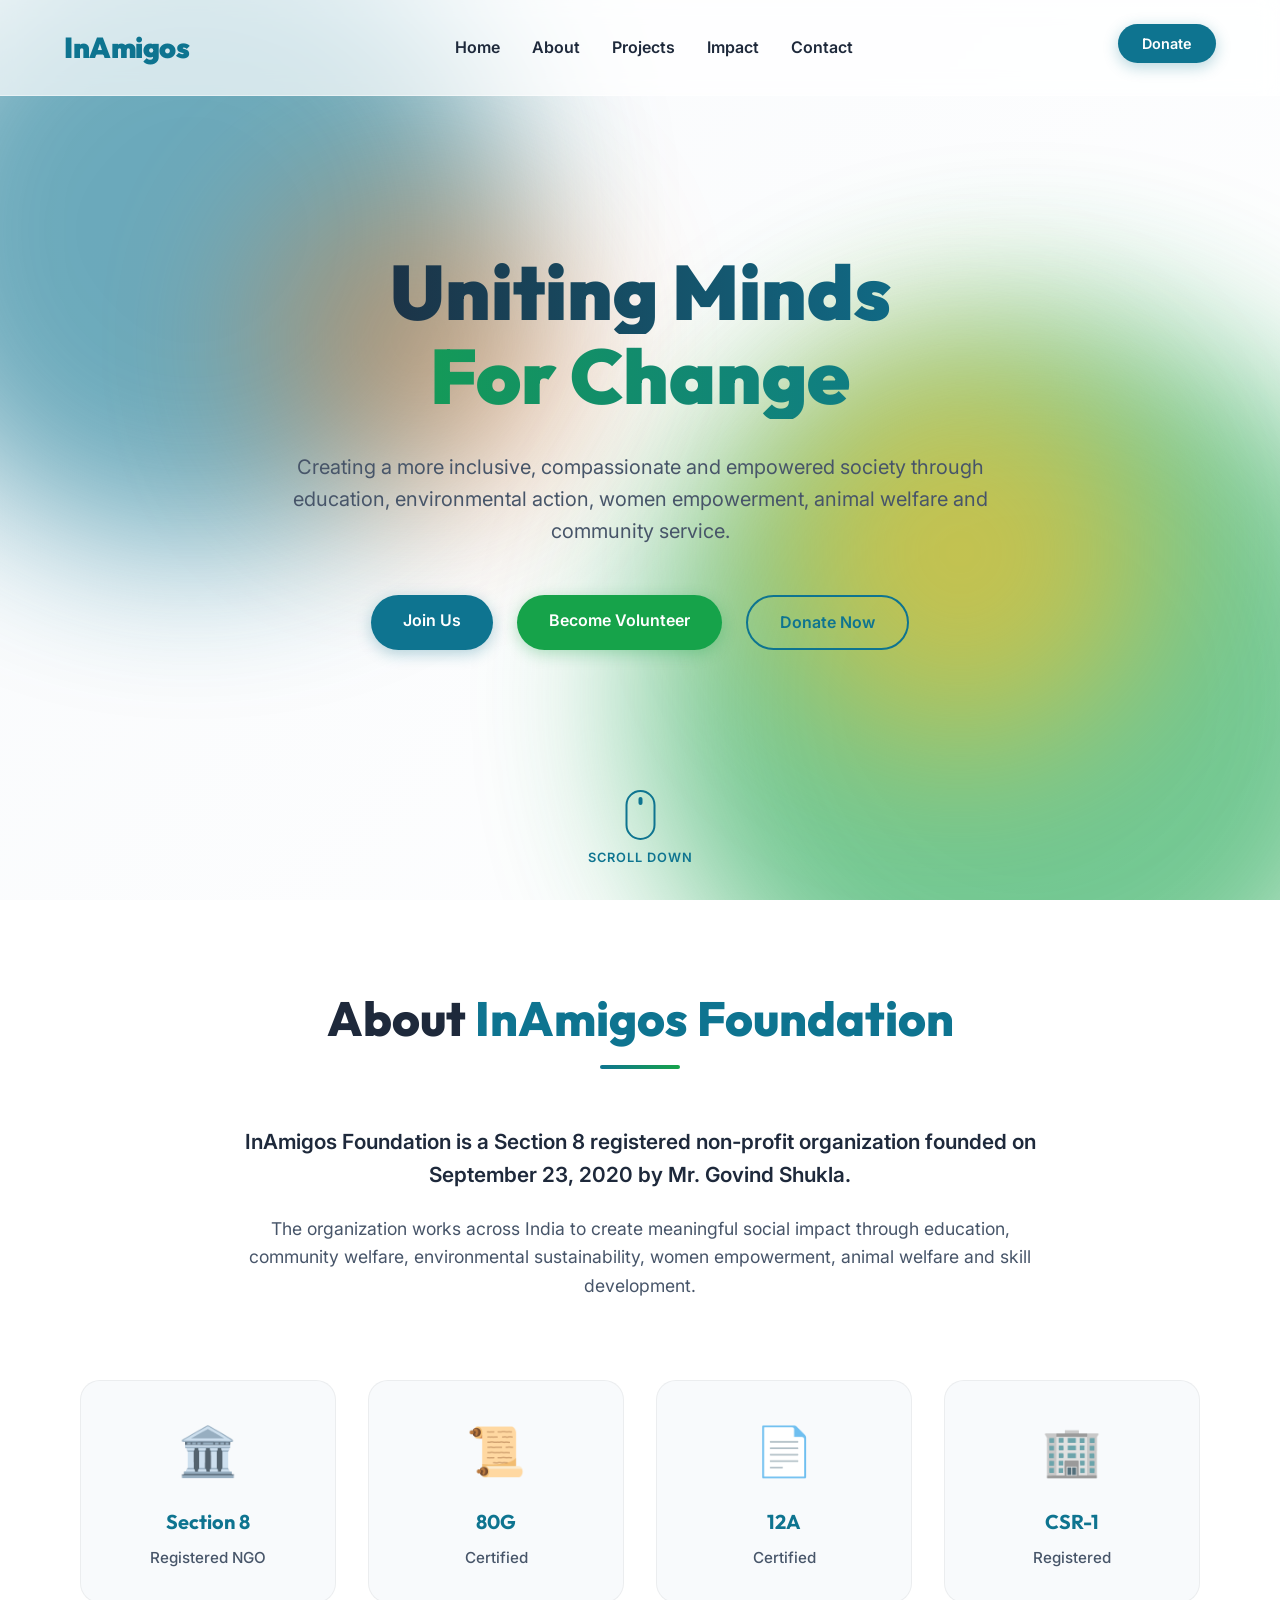
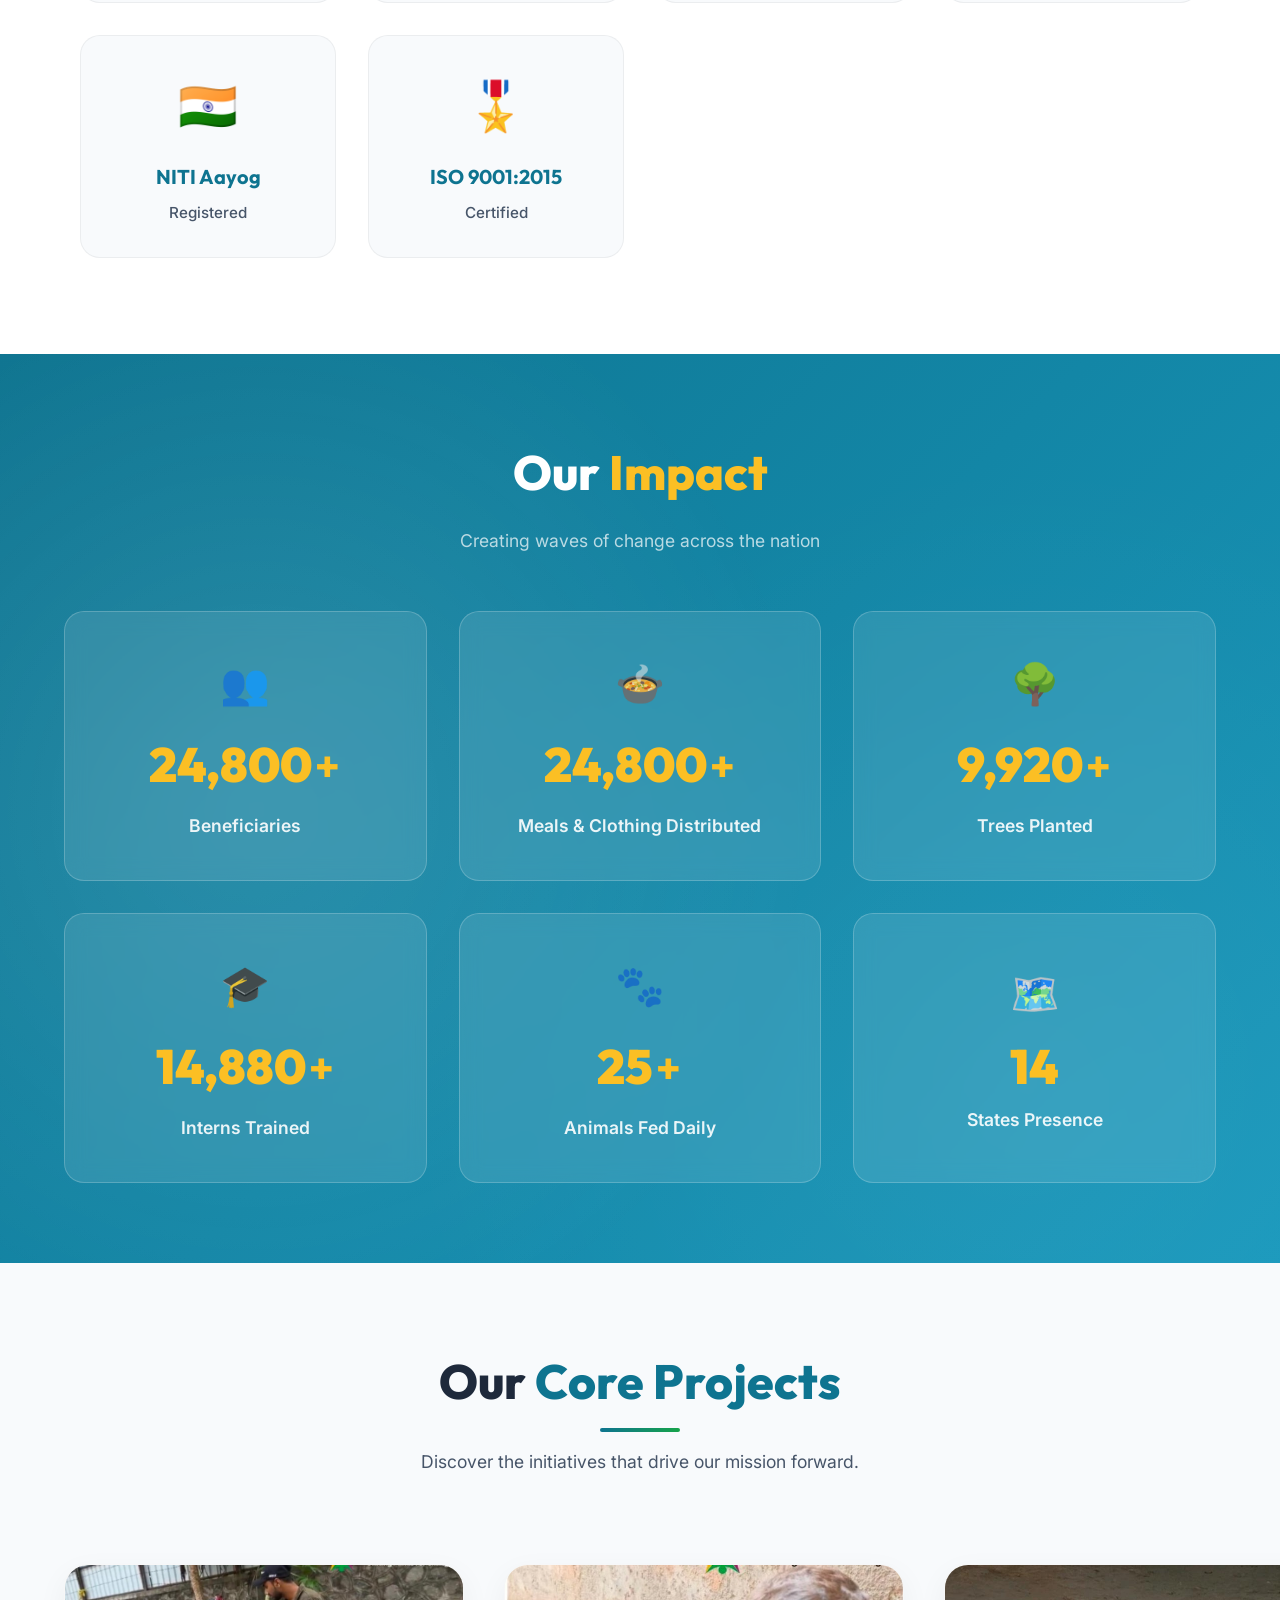
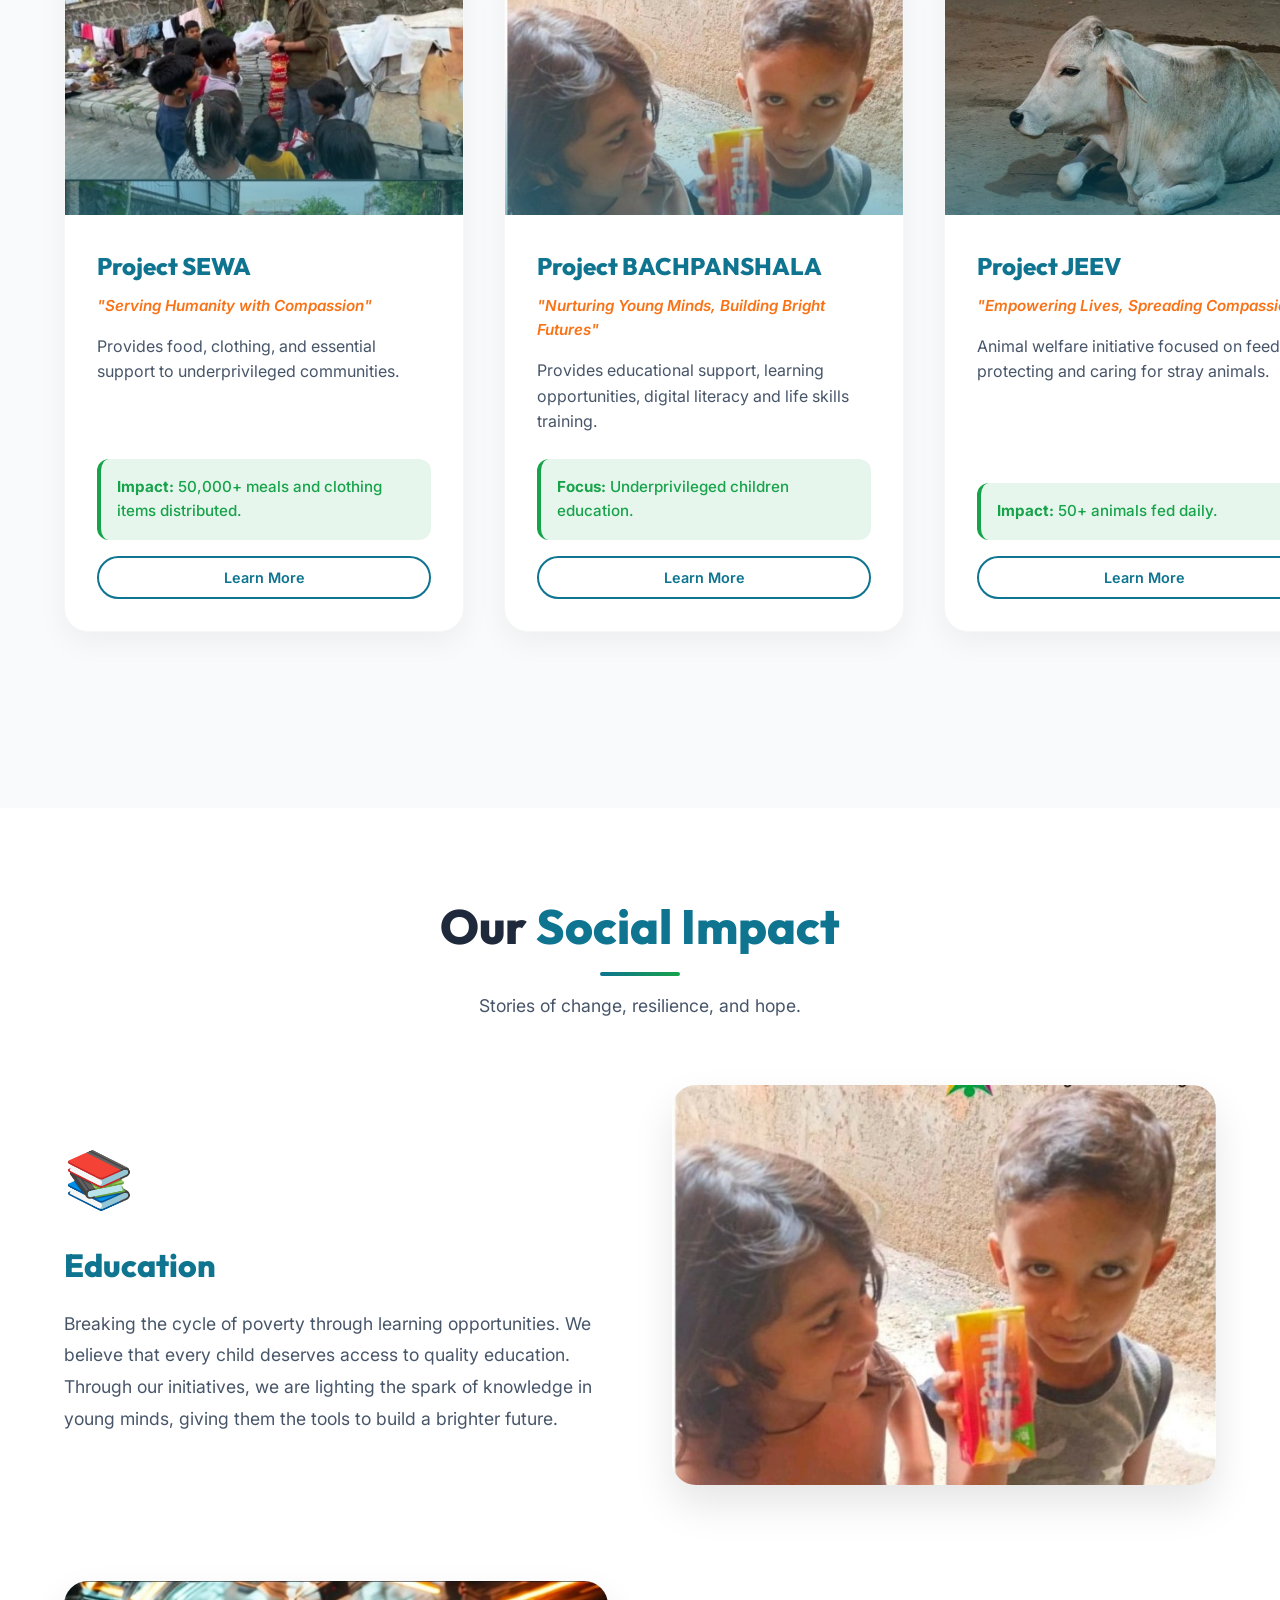
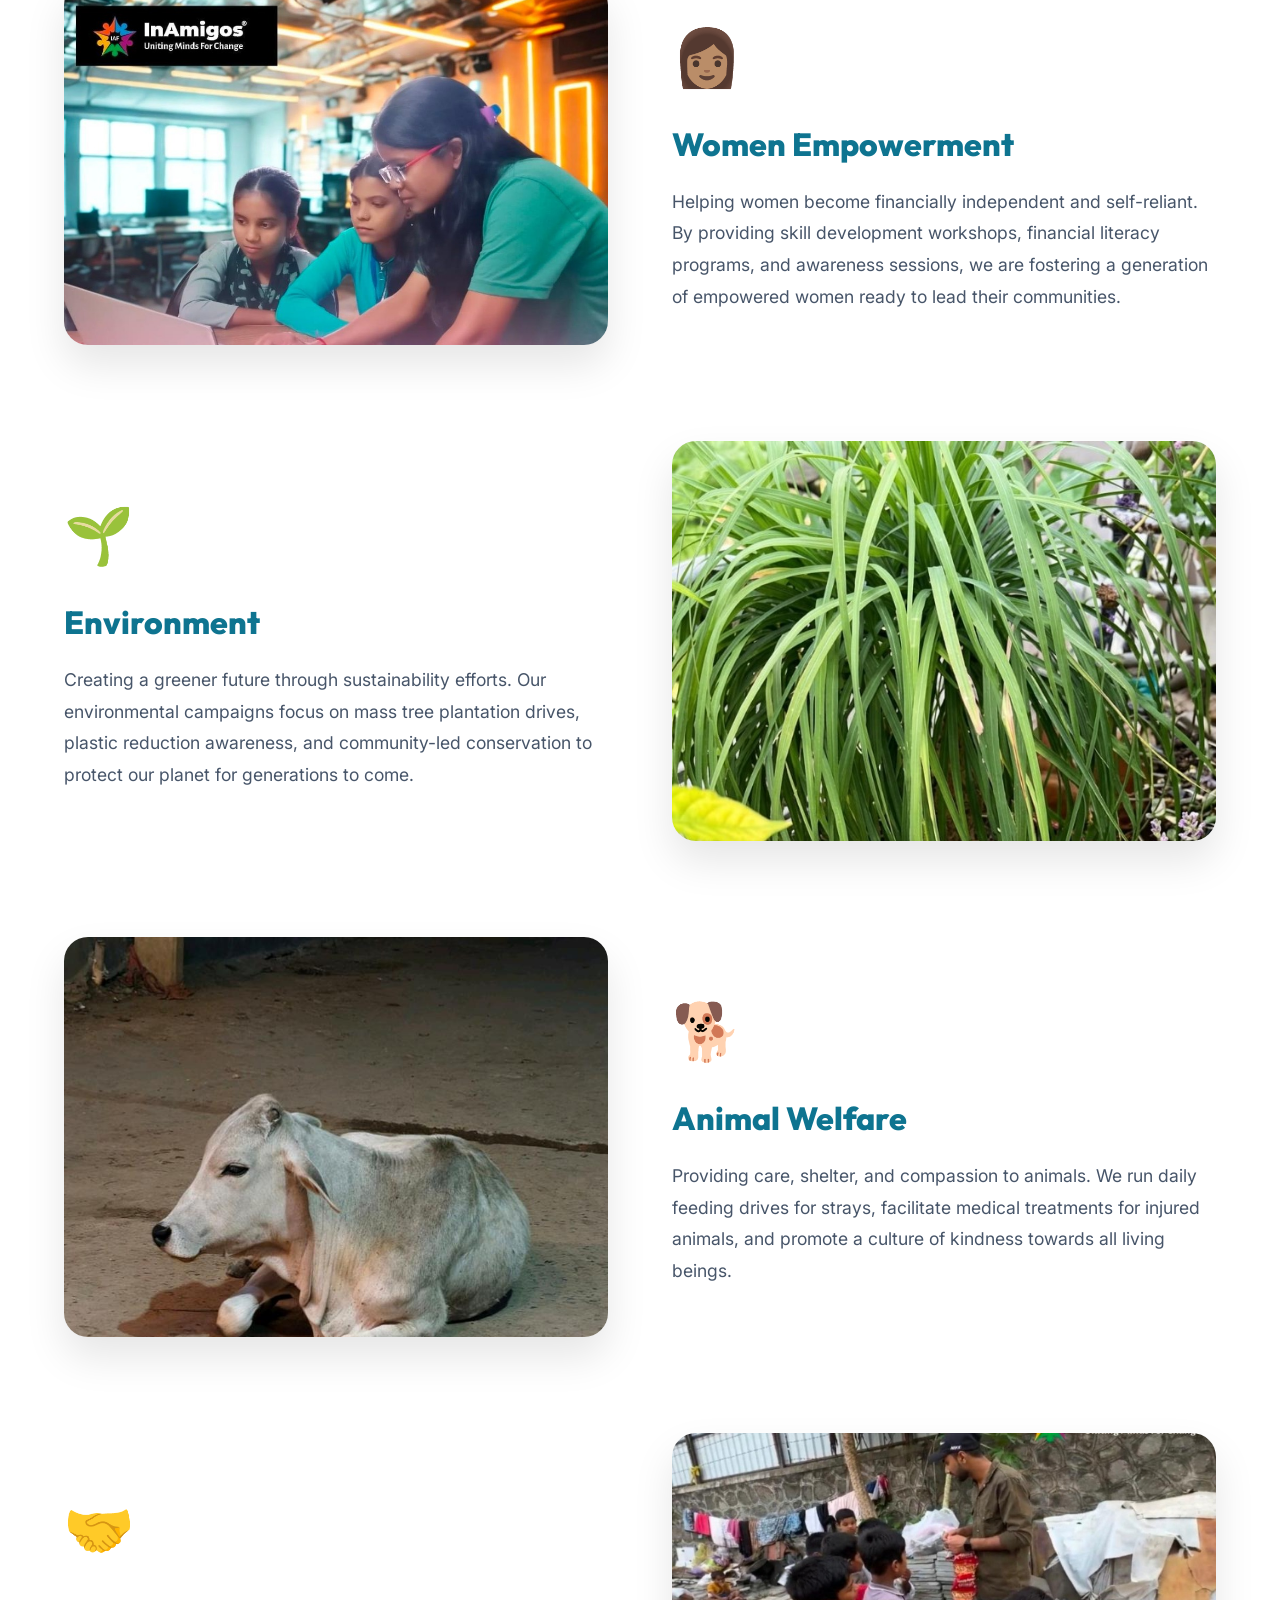
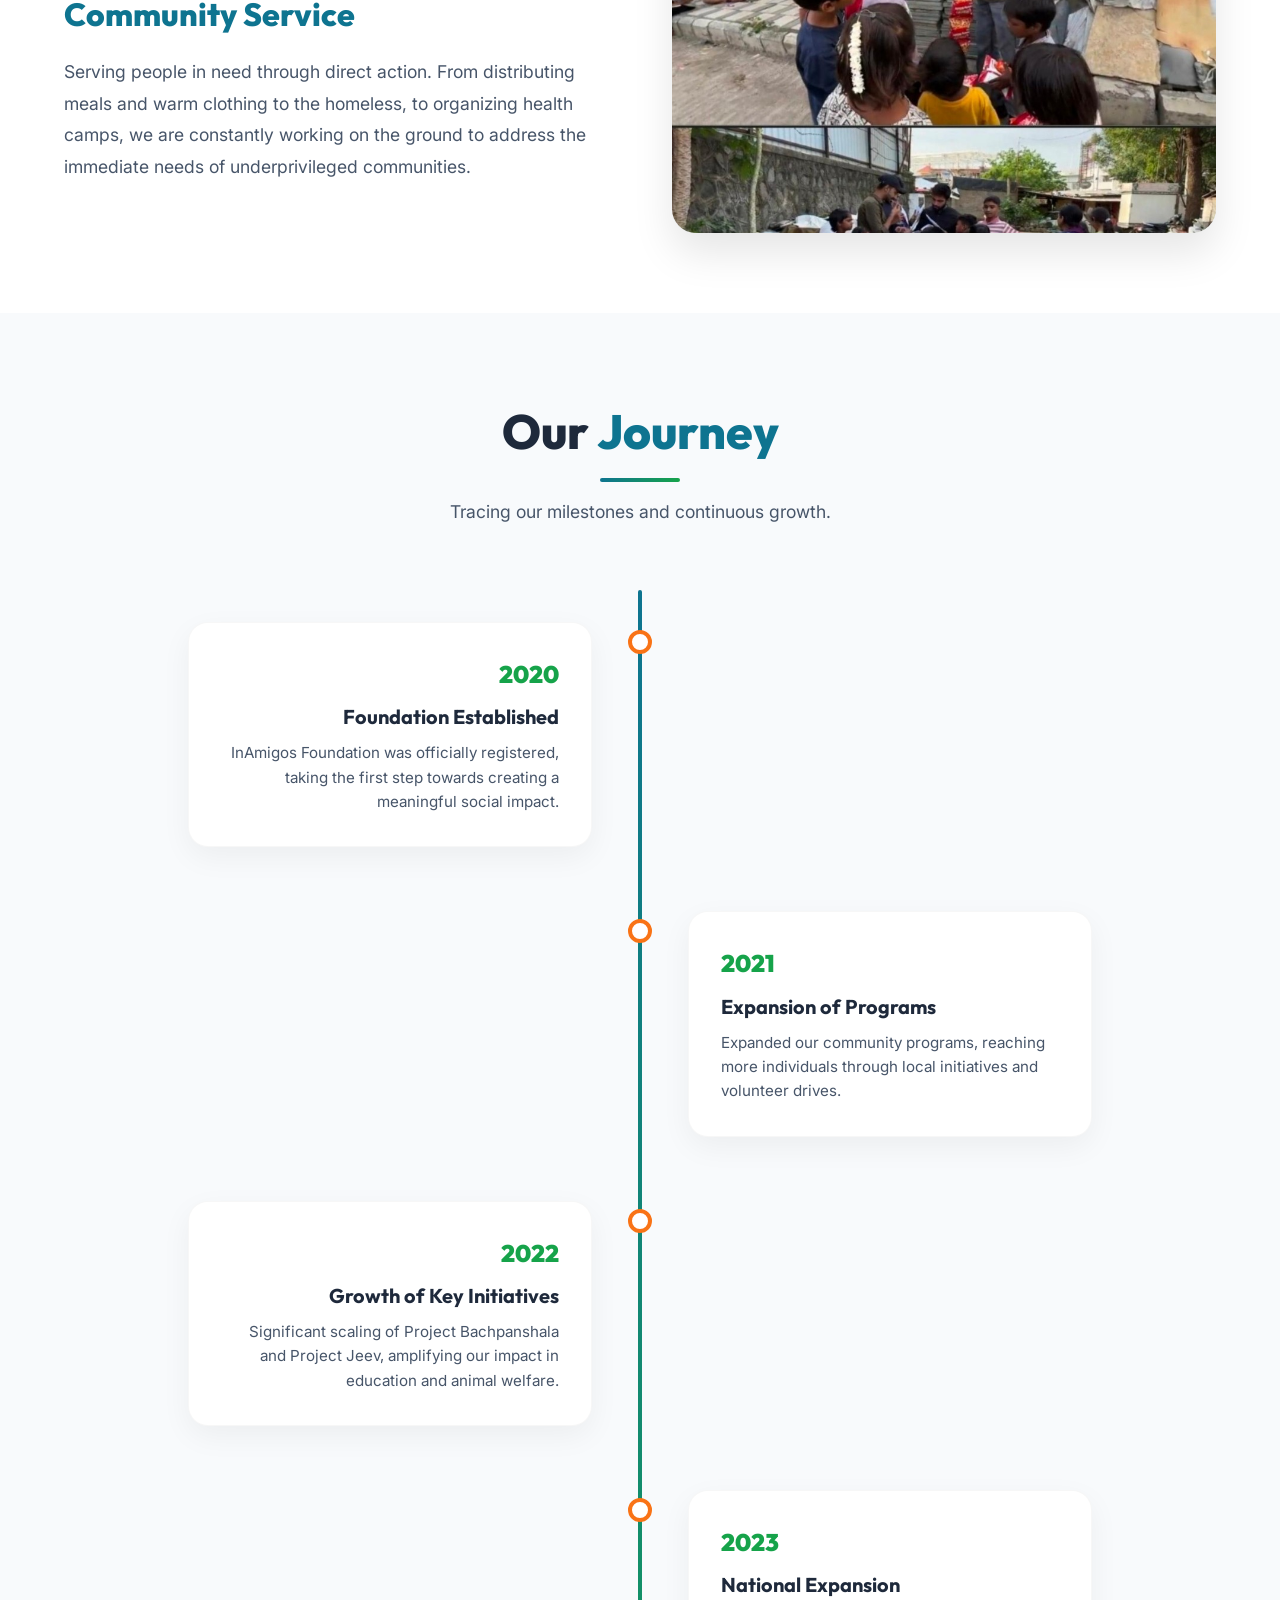
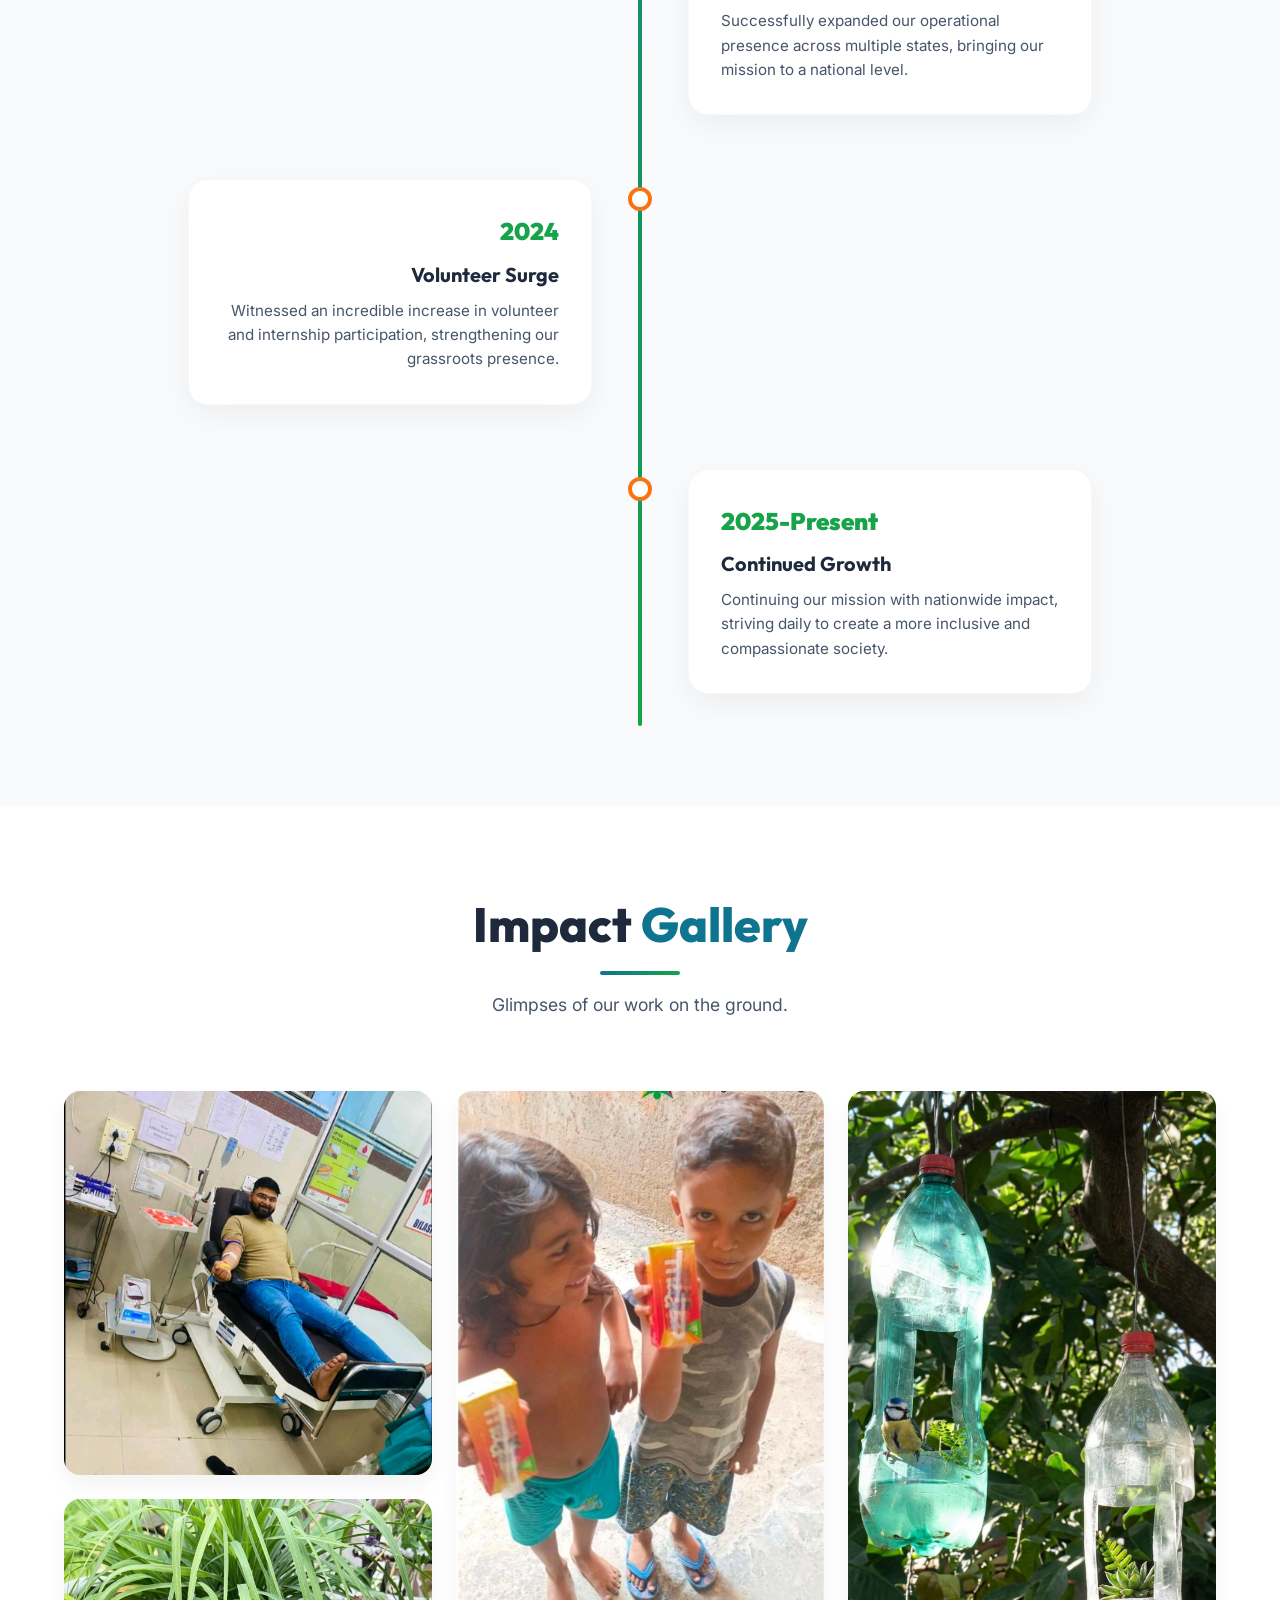
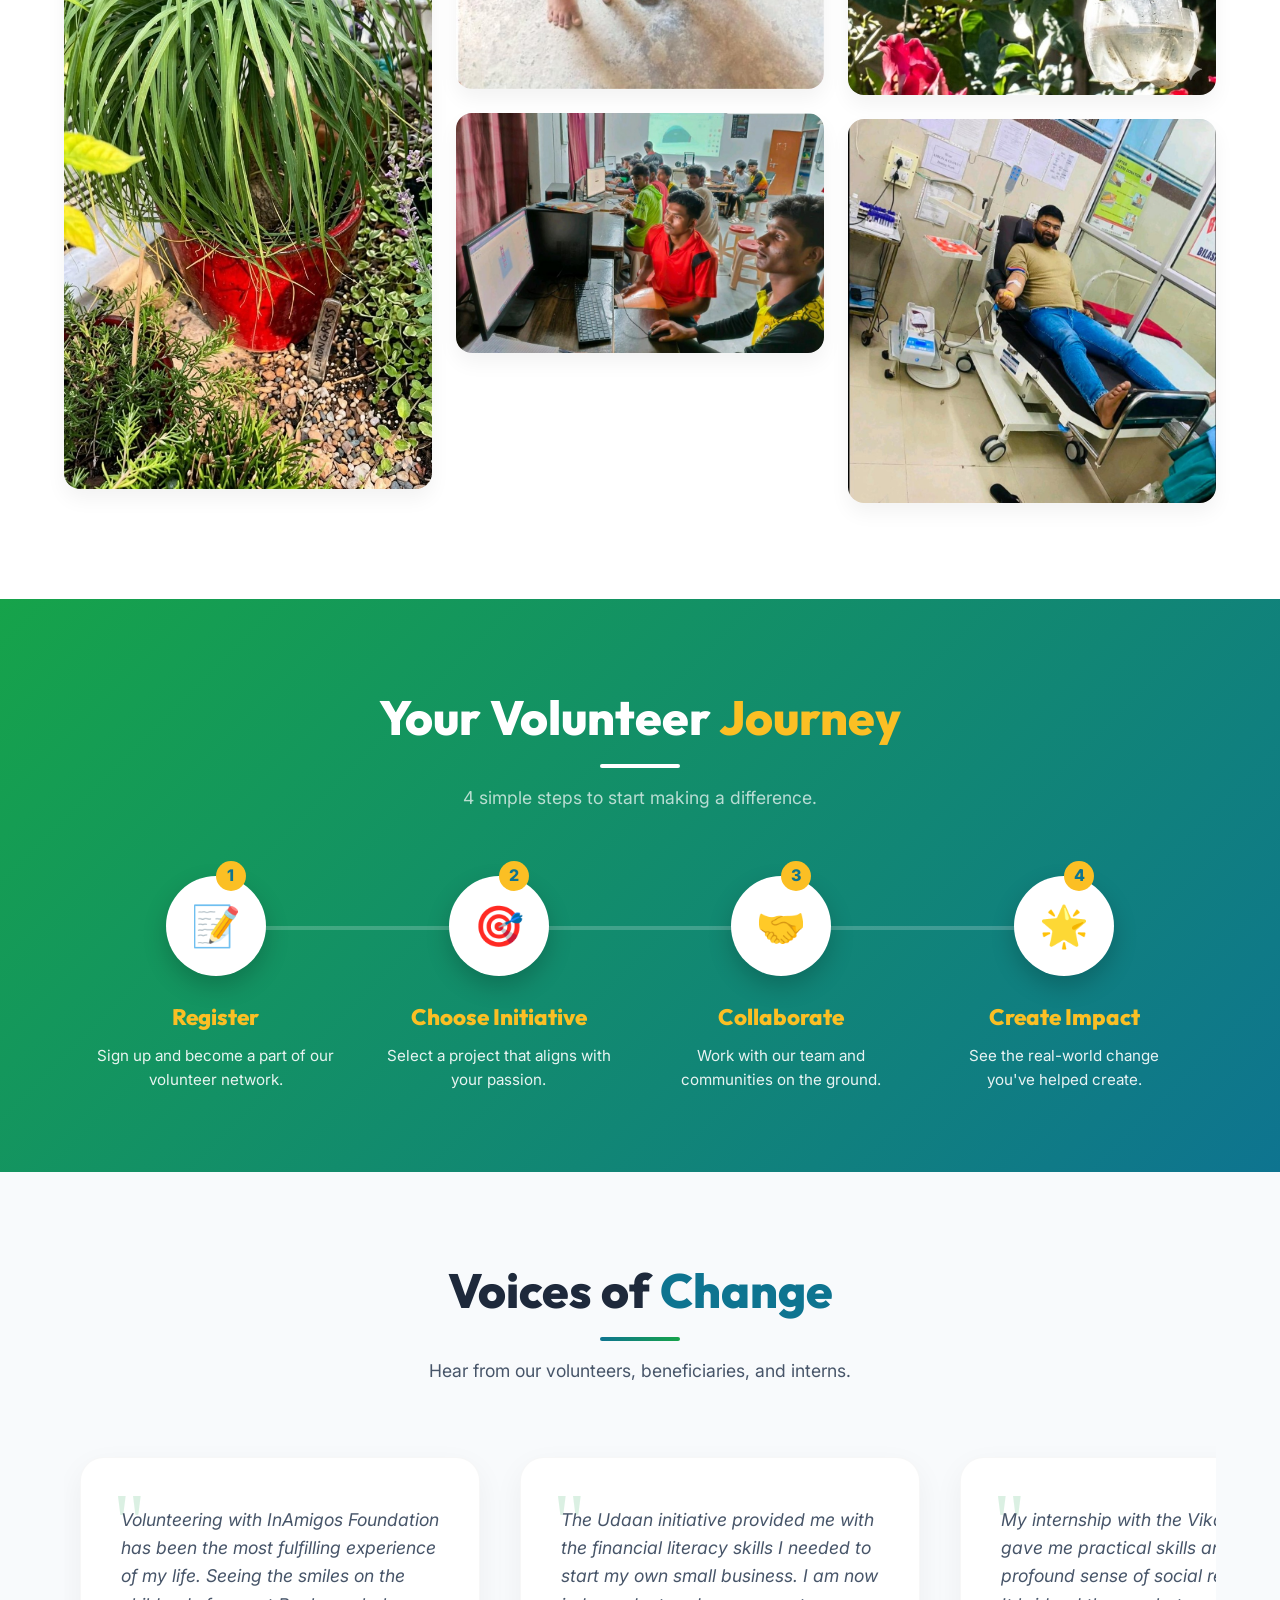
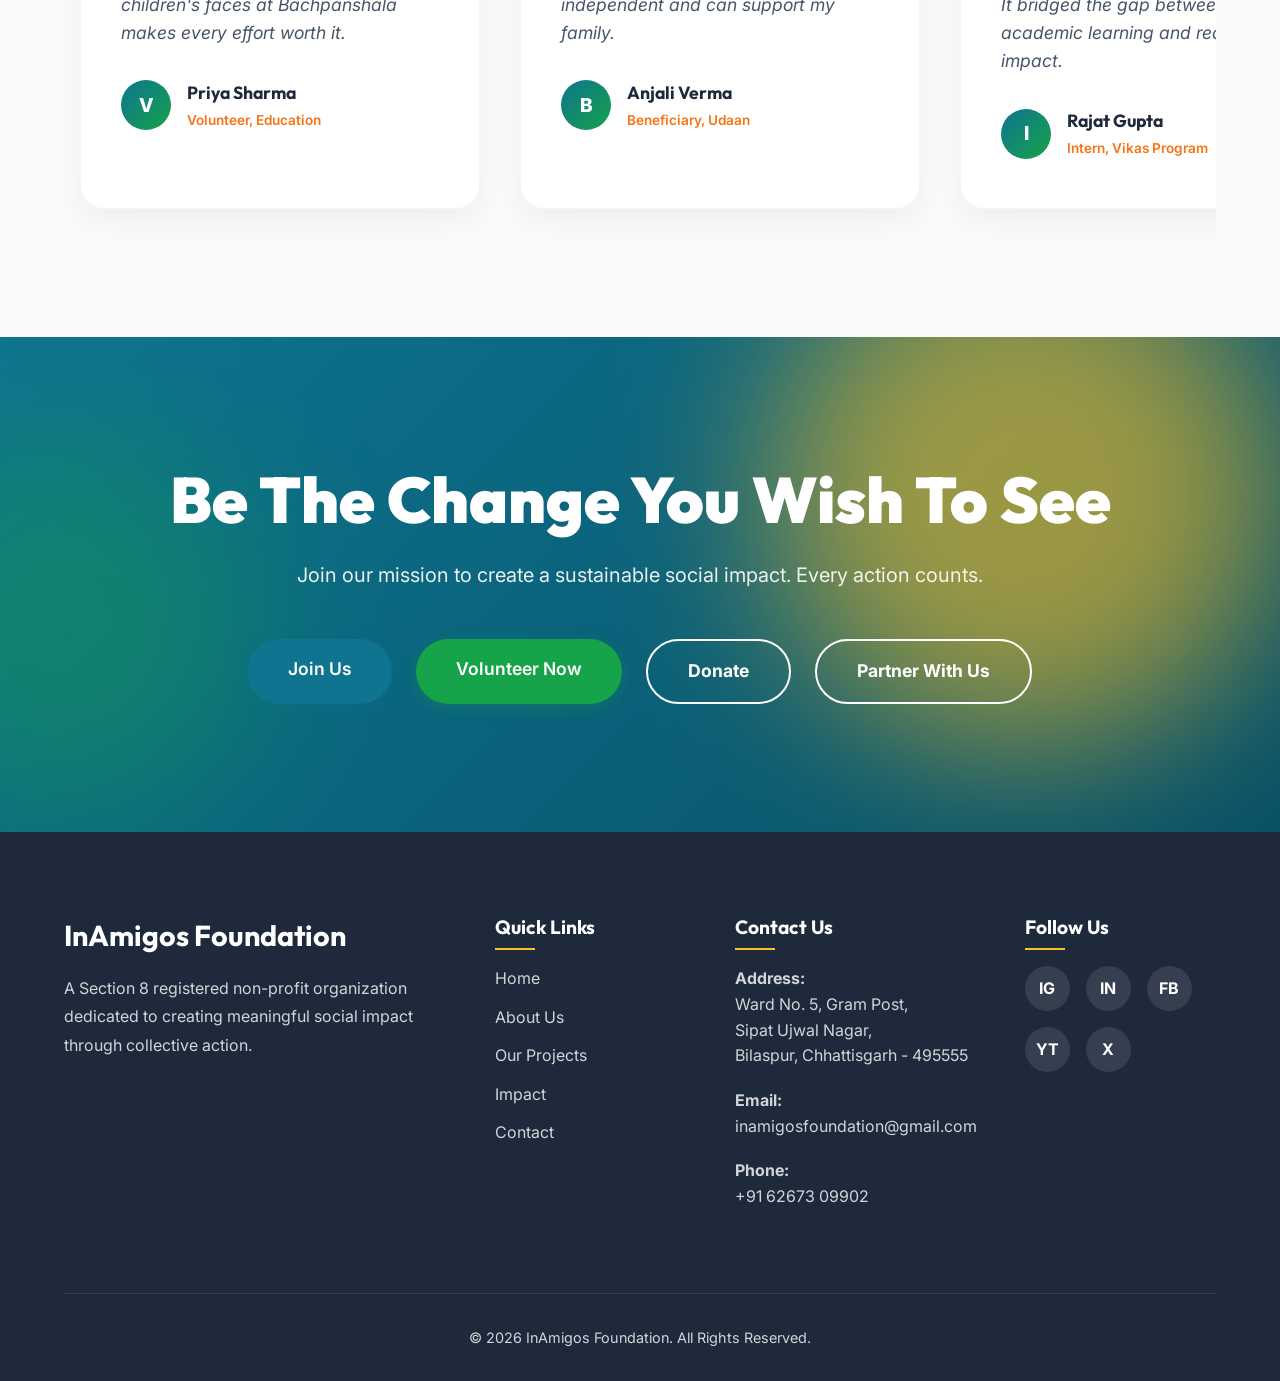
==== commit 1f2c40e3: "Update links and add new images" ====
--- a/index.html
+++ b/index.html
@@ -26,7 +26,7 @@
             <a href="#contact">Contact</a>
         </nav>
         <div class="nav-actions">
-            <a href="https://inamigosfoundation.org.in/contact" target="_blank" class="btn btn-primary btn-sm">Donate</a>
+            <a href="https://inamigosfoundation.org.in/" target="_blank" class="btn btn-primary btn-sm">Donate</a>
         </div>
     </header>
 
@@ -50,9 +50,9 @@
                 Creating a more inclusive, compassionate and empowered society through education, environmental action, women empowerment, animal welfare and community service.
             </p>
             <div class="hero-buttons fade-in-up delay-1">
-                <a href="https://inamigosfoundation.org.in/contact" target="_blank" class="btn btn-primary">Join Us</a>
-                <a href="https://inamigosfoundation.org.in/contact" target="_blank" class="btn btn-secondary">Become Volunteer</a>
-                <a href="https://inamigosfoundation.org.in/contact" target="_blank" class="btn btn-outline">Donate Now</a>
+                <a href="https://inamigosfoundation.org.in/" target="_blank" class="btn btn-primary">Join Us</a>
+                <a href="https://inamigosfoundation.org.in/volunteer" target="_blank" class="btn btn-secondary">Become Volunteer</a>
+                <a href="https://inamigosfoundation.org.in/" target="_blank" class="btn btn-outline">Donate Now</a>
             </div>
         </div>
 
@@ -572,10 +572,10 @@
                 <p class="cta-subheading text-white">Join our mission to create a sustainable social impact. Every action counts.</p>
                 
                 <div class="cta-buttons">
-                    <a href="https://inamigosfoundation.org.in/contact" target="_blank" class="btn btn-primary cta-btn">Join Us</a>
-                    <a href="https://inamigosfoundation.org.in/contact" target="_blank" class="btn btn-secondary cta-btn">Volunteer Now</a>
-                    <a href="https://inamigosfoundation.org.in/contact" target="_blank" class="btn btn-outline-light cta-btn">Donate</a>
-                    <a href="https://inamigosfoundation.org.in/contact" target="_blank" class="btn btn-outline-light cta-btn">Partner With Us</a>
+                    <a href="https://inamigosfoundation.org.in/" target="_blank" class="btn btn-primary cta-btn">Join Us</a>
+                    <a href="https://inamigosfoundation.org.in/volunteers" target="_blank" class="btn btn-secondary cta-btn">Volunteer Now</a>
+                    <a href="https://inamigosfoundation.org.in/" target="_blank" class="btn btn-outline-light cta-btn">Donate</a>
+                    <a href="https://inamigosfoundation.org.in/" target="_blank" class="btn btn-outline-light cta-btn">Partner With Us</a>
                 </div>
             </div>
         </div>
--- a/style.css
+++ b/style.css
@@ -1493,3 +1493,90 @@
         width: 100%;
     }
 }
+
+/* =========================================
+   Team & Volunteers Section
+========================================= */
+.team-section {
+    position: relative;
+    z-index: 2;
+}
+
+.team-grid {
+    display: grid;
+    grid-template-columns: repeat(auto-fit, minmax(300px, 1fr));
+    gap: 3rem;
+    margin-top: 3rem;
+}
+
+.team-card {
+    background: var(--bg-white);
+    border-radius: 24px;
+    padding: 3rem 2rem;
+    text-align: center;
+    box-shadow: 0 10px 40px rgba(0,0,0,0.05);
+    transition: all 0.4s ease;
+    position: relative;
+    overflow: hidden;
+}
+
+.team-card::before {
+    content: '';
+    position: absolute;
+    top: 0;
+    left: 0;
+    width: 100%;
+    height: 6px;
+    background: linear-gradient(90deg, var(--primary-blue), var(--primary-green));
+    transform: scaleX(0);
+    transition: transform 0.4s ease;
+    transform-origin: left;
+}
+
+.team-card:hover {
+    transform: translateY(-10px);
+    box-shadow: 0 20px 50px rgba(0,0,0,0.1);
+}
+
+.team-card:hover::before {
+    transform: scaleX(1);
+}
+
+.avatar {
+    width: 120px;
+    height: 120px;
+    border-radius: 50%;
+    margin: 0 auto 1.5rem;
+    display: flex;
+    align-items: center;
+    justify-content: center;
+    font-size: 2.5rem;
+    font-weight: 800;
+    color: var(--text-white);
+    box-shadow: 0 10px 20px rgba(0,0,0,0.1);
+    border: 4px solid var(--bg-white);
+}
+
+/* Avatar Colors */
+.avatar-gs { background: linear-gradient(135deg, #3b82f6, #2563eb); }
+.avatar-sj { background: linear-gradient(135deg, #10b981, #059669); }
+.avatar-kg { background: linear-gradient(135deg, #f59e0b, #d97706); }
+.avatar-ir { background: linear-gradient(135deg, #8b5cf6, #7c3aed); }
+.avatar-sh { background: linear-gradient(135deg, #ec4899, #db2777); }
+.avatar-fk { background: linear-gradient(135deg, #ef4444, #dc2626); }
+
+.team-name {
+    font-size: 1.5rem;
+    font-weight: 700;
+    color: var(--text-dark);
+    margin-bottom: 0.5rem;
+}
+
+.team-role {
+    color: var(--secondary-orange);
+    font-weight: 600;
+    font-size: 1rem;
+    text-transform: uppercase;
+    letter-spacing: 1px;
+}
+
